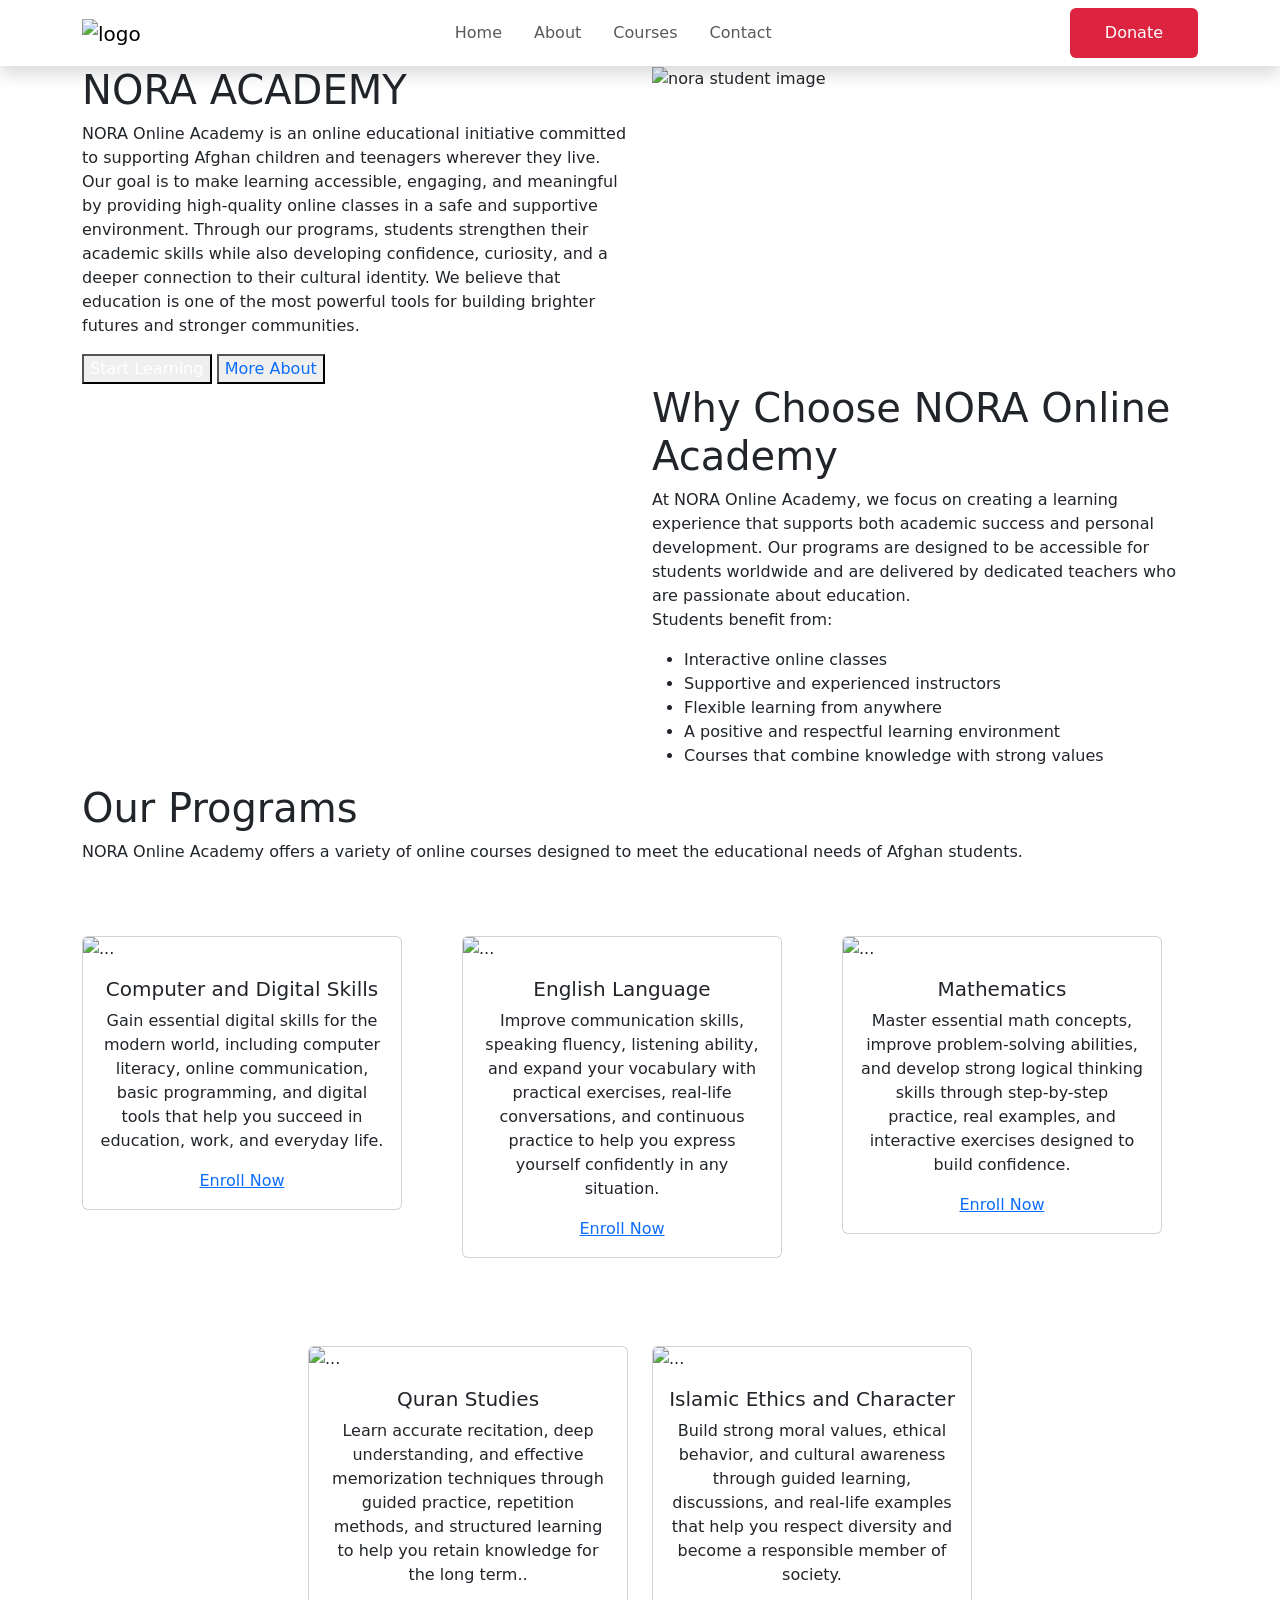
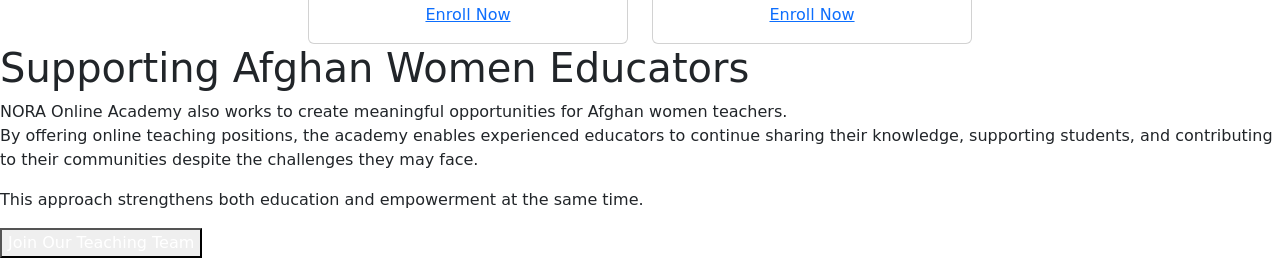
==== home/index.html @ 51ca998f "added the section5" ====
<!DOCTYPE html>
<html lang="en">

<head>
    <meta charset="UTF-8" />
    <meta name="viewport" content="width=device-width, initial-scale=1.0" />
    <title>NORA Online Academy</title>
    <link rel="icon" href="../image/Logo1.png" />
    <link rel="stylesheet" href="./style.css" />
    <link href="https://cdn.jsdelivr.net/npm/bootstrap@5.3.8/dist/css/bootstrap.min.css" rel="stylesheet" />
    <link rel="stylesheet" href="https://cdnjs.cloudflare.com/ajax/libs/font-awesome/7.0.1/css/all.min.css" />
</head>
 <header>
     <section>
         <nav class="navbar navbar-expand-lg bg-body-white shadow">
             <div class="container position-relative">
                 <a class="navbar-brand" href="#">
                     <img src="../image/Logo1.png" style="width: 90px" alt="logo" />
                 </a>
                 <button class="navbar-toggler" type="button" data-bs-toggle="collapse" data-bs-target="#navbarNav">
                     <span class="navbar-toggler-icon"></span>
                 </button>
                 <div class="collapse navbar-collapse justify-content-center" id="navbarNav">
                     <ul class="navbar-nav align-items-center gap-3">
                         <li class="nav-item">
                             <a class="nav-link" href="#">Home</a>
                         </li>
                         <li class="nav-item">
                             <a class="nav-link" href="#">About</a>
                         </li>
                         <li class="nav-item">
                             <a class="nav-link" href="#">Courses</a>
                         </li>
                         <li class="nav-item">
                             <a class="nav-link" href="#">Contact</a>
                         </li>
                     </ul>
                 </div>
                 <div class="d-none d-lg-block">
                     <a class="btn text-white" style="background:#dc233f; padding: 12px 34px;" href="#">
                         Donate
                     </a>
                 </div>

             </div>
             </nav>
             </section>
             <section class="section2">
                 <div class="container">
                     <div class="row">
                         <div class="col-12 col-md-12 col-lg-6 header">
                             <h1 class="textHeader">NORA ACADEMY</h1>
                             <p class="textPara">
                                 NORA Online Academy is an online educational initiative
                                 committed to supporting Afghan children and teenagers wherever
                                 they live. Our goal is to make learning accessible, engaging,
                                 and meaningful by providing high-quality online classes in a
                                 safe and supportive environment. Through our programs, students
                                 strengthen their academic skills while also developing
                                 confidence, curiosity, and a deeper connection to their cultural
                                 identity. We believe that education is one of the most powerful
                                 tools for building brighter futures and stronger communities.
                             </p>
                             <div>
                                 <button class="btn1 btn-f"> <a href="#course"
                                         style="text-decoration: none; color: white;">Start Learning</a></button>
                                 <button class="btn1 btn-s"> <a href="#about"
                                         style="text-decoration: none; , color: white;">More About</a></button>
                             </div>
                         </div>
                         <div class="col-12 col-md-12 col-lg-6">
                             <img src="../image/bg2.png" class="img text img-fluid" alt="nora student image" />
                         </div>
                     </div>
                 </div>
             </section>
</header>
       <section class="section3">
           <div class="container">
               <div class="row">
                   <div class="col-12 col-md-12 col-lg-6 img2">
                       <img src="../image/After_O_L_Courses_in_Sri_Lanka___The_Smartest_First_Step_to_Success_-removebg-preview.png"
                           class="Img1 text-center img-fluid" alt="">
                   </div>
                   <div class="col-12 col-md-12 col-lg-6 col2">
                       <h1>
                           Why Choose NORA Online Academy
                       </h1>
                       <p>
                           At NORA Online Academy, we focus on creating a learning experience that supports both
                           academic
                           success and personal development.
                           Our programs are designed to be accessible for students worldwide and are delivered by
                           dedicated
                           teachers who are passionate about education. <br>
                           Students benefit from:
                           <ul class="buttonDesign">
                               <li>
                                   Interactive online classes
                               </li>
                               <li>
                                   Supportive and experienced instructors
                               </li>
                               <li>
                                   Flexible learning from anywhere
                               </li>
                               <li>
                                   A positive and respectful learning environment
                               </li>
                               <li>
                                   Courses that combine knowledge with strong values
                               </li>
                           </ul>

                       </p>
                   </div>
               </div>
               </div>
               </section>
               <section class="section4">
                   <div class="container">
                       <h1 class="section4Header">
                           Our Programs
                       </h1>
                       <p class="section4Para">
                           NORA Online Academy offers a variety of online courses designed to meet the educational needs
                           of
                           Afghan students.
                       </p>
                       <div class="row mt-5 justify-content-center g-4">
                           <div class="col-12 col-md-12 col-lg-4 mb-3">
                               <div class="card" style="width: 20rem;">
                                   <img src="../image/hero.jpg" class="card-img-top" alt="...">
                                   <div class="card-body text-center">
                                       <h5 class="card-title">Computer and Digital Skills</h5>
                                       <p class="card-text">Gain essential digital skills for the modern world,
                                           including
                                           computer literacy, online communication, basic programming, and digital tools
                                           that
                                           help you succeed in education, work, and everyday life.</p>
                                       <a href="#computer" class="btn0">Enroll Now</a>
                                   </div>
                               </div>
                           </div>
                           <div class="col-12 col-md-12 col-lg-4 mb-3">
                               <div class="card" style="width: 20rem;">
                                   <img src="../image/hero1.jpg" class="card-img-top" alt="...">
                                   <div class="card-body text-center">
                                       <h5 class="card-title">English Language</h5>
                                       <p class="card-text">Improve communication skills, speaking fluency, listening
                                           ability, and expand your vocabulary with practical exercises, real-life
                                           conversations, and continuous practice to help you express yourself
                                           confidently in
                                           any situation.</p>
                                       <a href="#english" class="btn0">Enroll Now</a>
                                   </div>
                               </div>
                           </div>
                           <div class="col-12 col-md-12 col-lg-4 mb-3">
                               <div class="card" style="width: 20rem;">
                                   <img src="../image/math1.jpg" class="card-img-top h-15" alt="...">
                                   <div class="card-body text-center">
                                       <h5 class="card-title">Mathematics</h5>
                                       <p class="card-text">Master essential math concepts, improve problem-solving
                                           abilities,
                                           and develop strong logical thinking skills through step-by-step practice,
                                           real
                                           examples, and interactive exercises designed to build confidence.</p>
                                       <a href="#math" class="btn0">Enroll Now</a>
                                   </div>
                               </div>
                           </div>
                       </div>
                       <div class="row mt-5 justify-content-center g-4">
                           <div class="col-auto">
                               <div class="card" style="width: 20rem;">
                                   <img src="../image/quran1.jpg" class="card-img-top" alt="...">
                                   <div class="card-body text-center">
                                       <h5 class="card-title">Quran Studies</h5>
                                       <p class="card-text">Learn accurate recitation, deep understanding, and effective
                                           memorization techniques through guided practice, repetition methods, and
                                           structured
                                           learning to help you retain knowledge for the long term..</p>
                                       <a href="#quran" class="btn0">Enroll Now</a>
                                   </div>
                               </div>
                           </div>
                           <div class="col-auto">
                               <div class="card" style="width: 20rem;">
                                   <img src="../image/moral.jpg" class="card-img-top" alt="...">
                                   <div class="card-body text-center">
                                       <h5 class="card-title">Islamic Ethics and Character </h5>
                                       <p class="card-text">Build strong moral values, ethical behavior,
                                           and cultural
                                           awareness through guided learning, discussions, and real-life
                                           examples that help
                                           you respect diversity and become a responsible member of
                                           society.</p>
                                       <a href="#islamic" class="btn0">Enroll Now</a>
                                   </div>
                               </div>
                           </div>

                 </div>
                 </div>
                 </section>
                 <section class="section5">
                     <div class="section5Opacity"></div>
                     <div class="section5Body">
                         <h1 class="section5Header">
                             Supporting Afghan Women Educators
                         </h1>
                         <p class="section5Para">
                             NORA Online Academy also works to create meaningful opportunities for Afghan women
                             teachers.
                             <br>
                             By offering online teaching positions, the academy enables experienced educators to
                             continue
                             sharing
                             their
                             knowledge, supporting students, and contributing to their communities despite the
                             challenges
                             they
                             may face.

                         </p>
                         <p>
                             This approach strengthens both education and empowerment at the same time.
                         </p>
                         <button class="btn0"><a href="https://wa.me/93790794677"
                                 style="text-decoration: none; color: white;">Join Our Teaching Team</a></button>
                     </div>

                  </section>
<body>
    <script src="https://cdn.jsdelivr.net/npm/bootstrap@5.3.8/dist/js/bootstrap.bundle.min.js"
        integrity="sha384-FKyoEForCGlyvwx9Hj09JcYn3nv7wiPVlz7YYwJrWVcXK/BmnVDxM+D2scQbITxI" crossorigin="anonymous">
    </script>
</body>
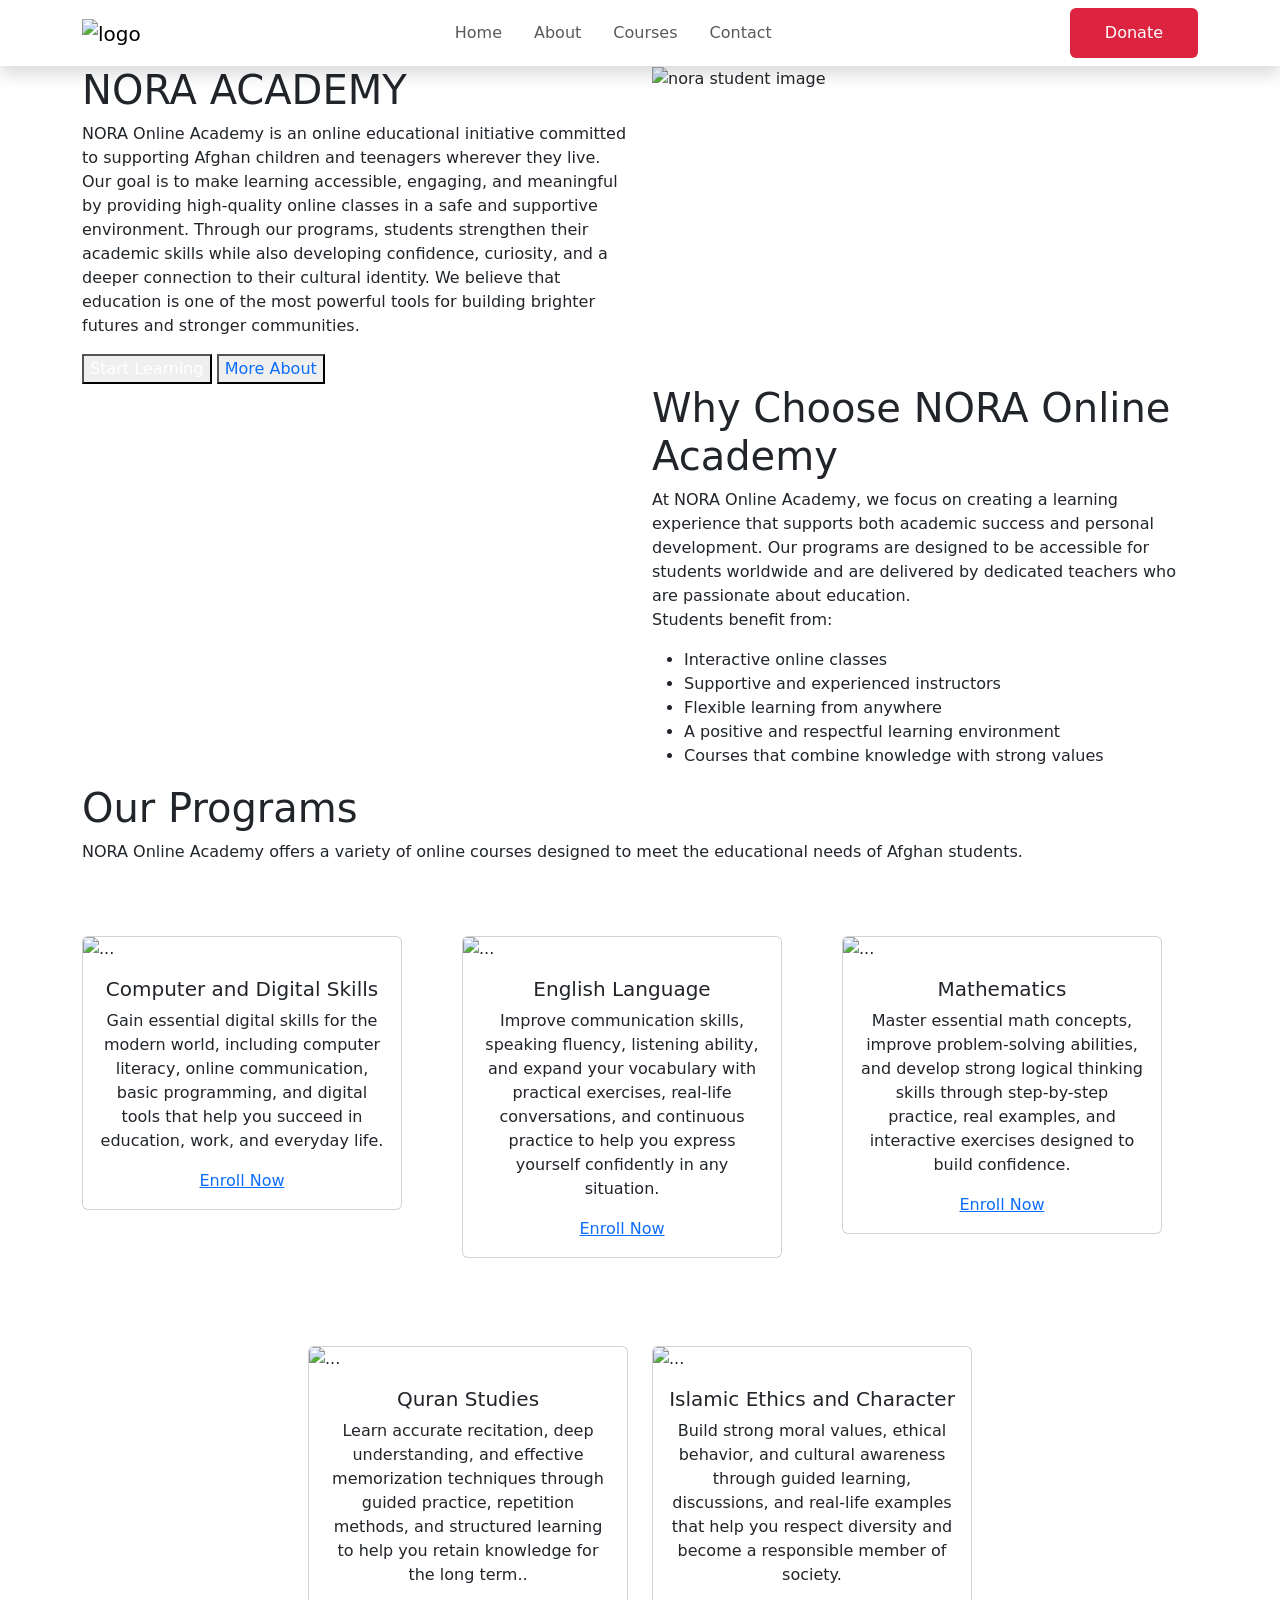
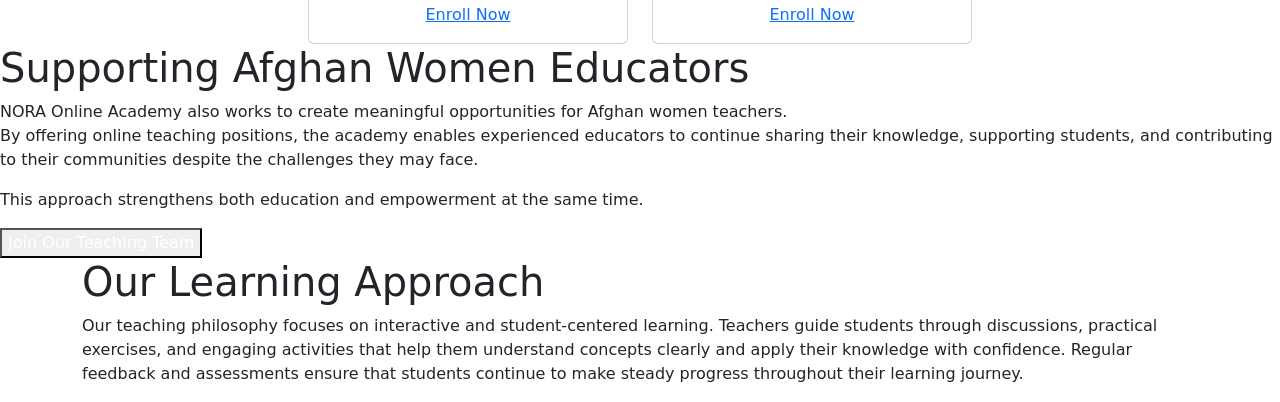
==== commit 8819b34b: "added the section6" ====
--- a/home/index.html
+++ b/home/index.html
@@ -232,6 +232,24 @@
                      </div>
 
                   </section>
+                  <section class="section6">
+                      <div class="container">
+                          <h1 class="headerSection6">
+                              Our Learning Approach
+                          </h1>
+                          <p class="paraSection6">
+                              Our teaching philosophy focuses on interactive and student-centered learning.
+                              Teachers guide students through discussions, practical exercises, and engaging activities
+                              that
+                              help
+                              them understand concepts clearly and apply their knowledge with confidence.
+                              Regular feedback and assessments ensure that students continue to make steady progress
+                              throughout
+                              their learning journey.
+
+                          </p>
+                      </div>
+                   </section>
 <body>
     <script src="https://cdn.jsdelivr.net/npm/bootstrap@5.3.8/dist/js/bootstrap.bundle.min.js"
         integrity="sha384-FKyoEForCGlyvwx9Hj09JcYn3nv7wiPVlz7YYwJrWVcXK/BmnVDxM+D2scQbITxI" crossorigin="anonymous">
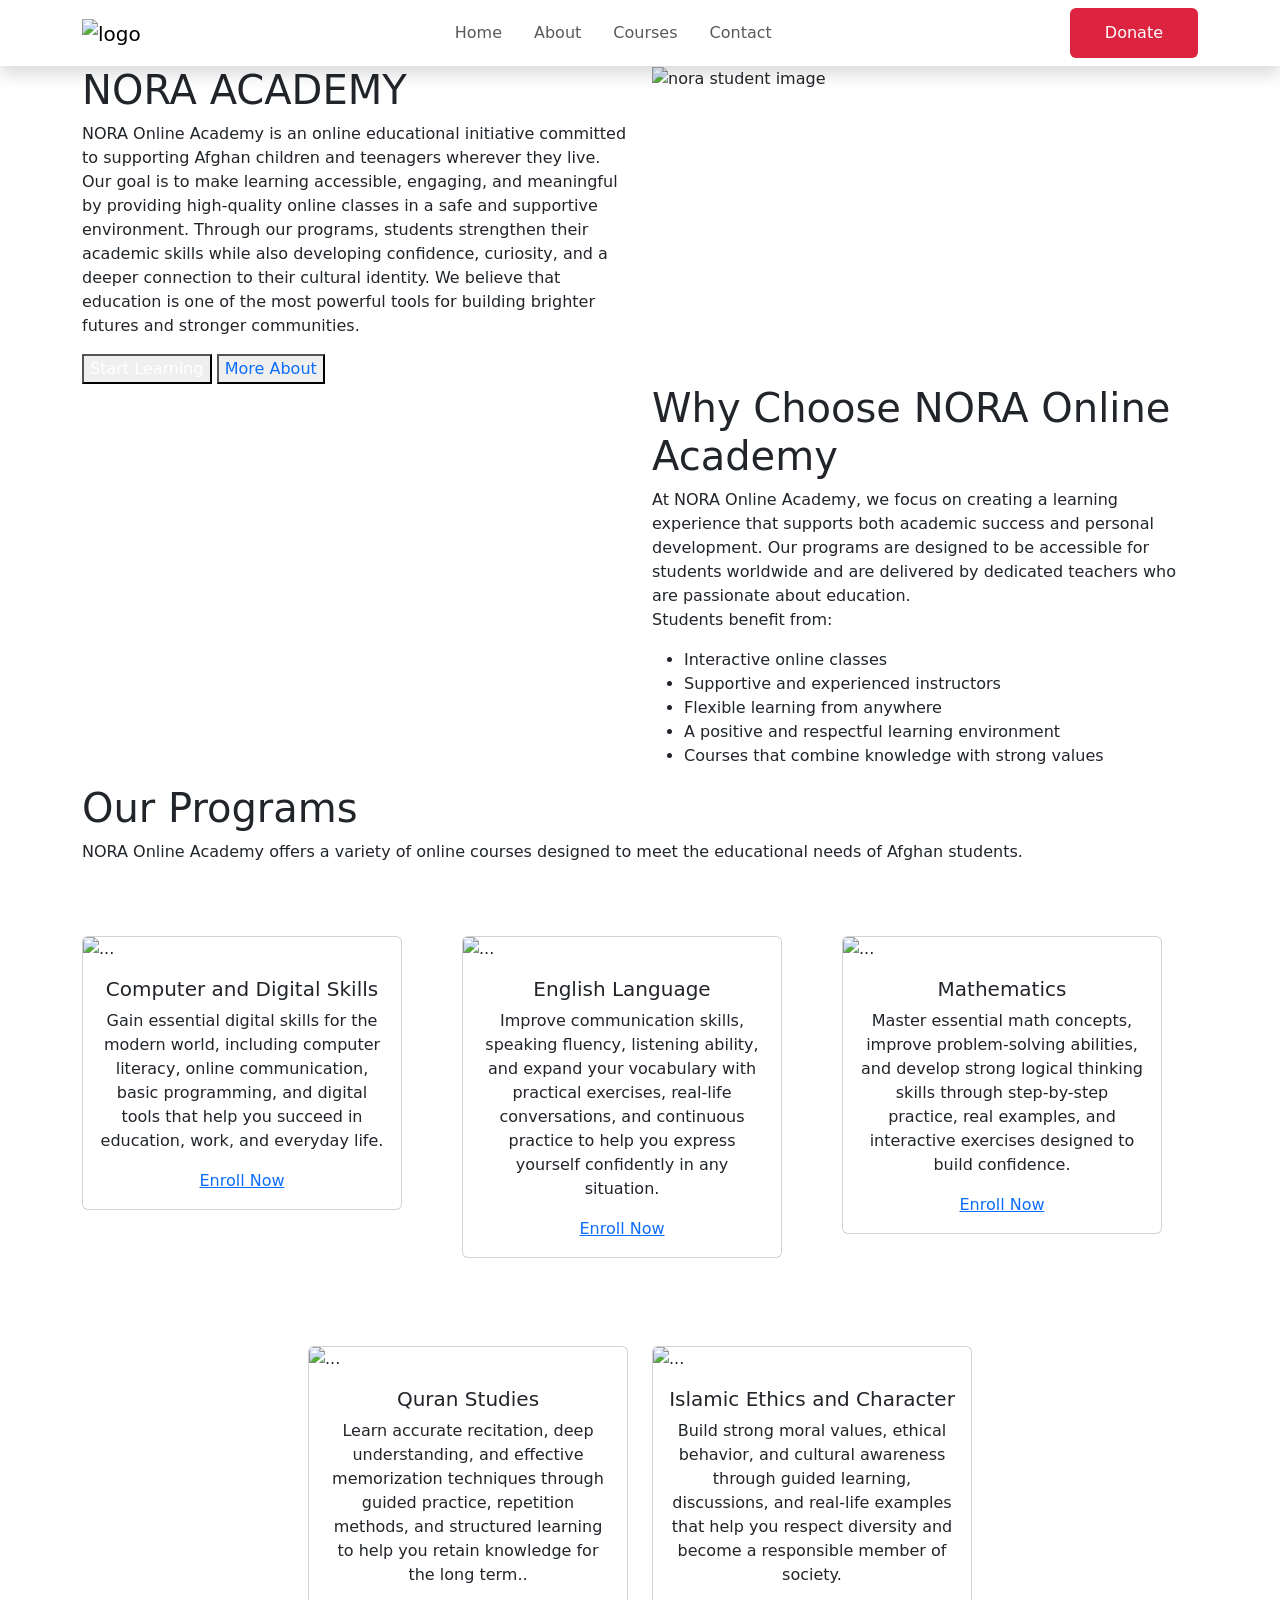
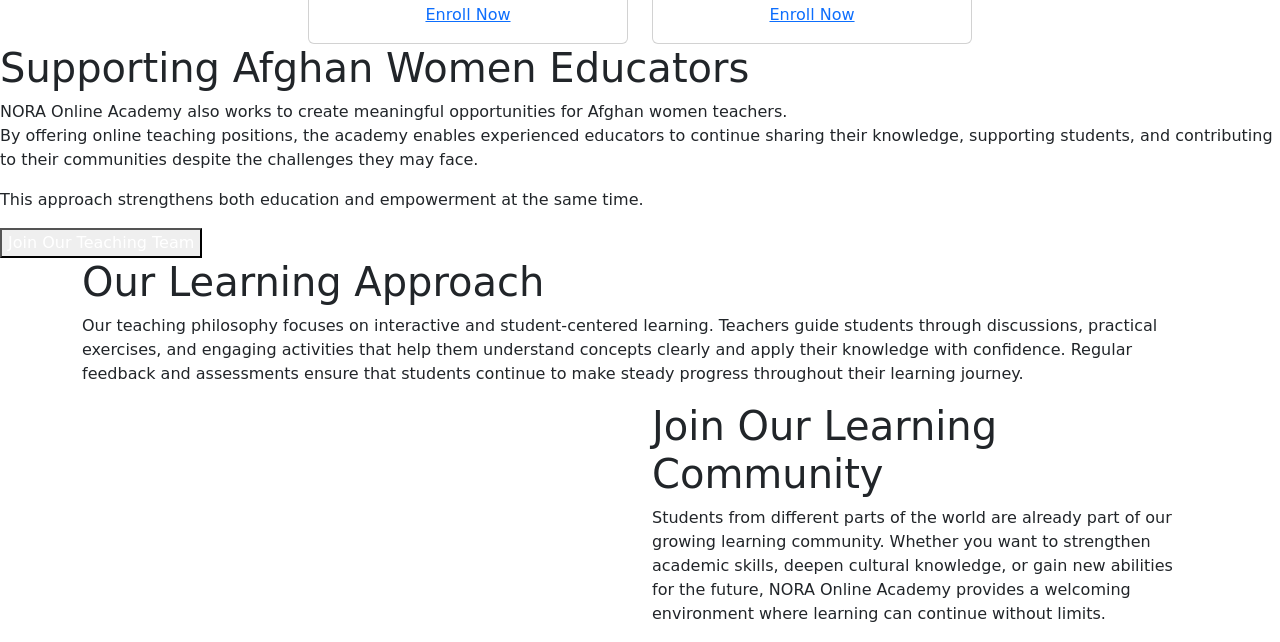
==== commit a8d88eef: "added the section6" ====
--- a/home/index.html
+++ b/home/index.html
@@ -250,6 +250,32 @@
                           </p>
                       </div>
                    </section>
+                     <section class="section7">
+                         <div class="container">
+                             <div class="row">
+                                 <div class="col-md-6 imagePart">
+                                     <img src="../image/download.png" alt="" class="img-fluid customImg">
+                                 </div>
+                                 <div class="col-md-6 col3">
+                                     <h1 class="col3Header">
+                                         Join Our Learning Community
+                                     </h1>
+                                     <p class="col3Para">
+                                         Students from different parts of the world are already part of our growing
+                                         learning
+                                         community.
+                                         Whether you want to strengthen academic skills, deepen cultural knowledge, or
+                                         gain
+                                         new
+                                         abilities for the future, NORA Online Academy provides a welcoming environment
+                                         where
+                                         learning can continue without limits.
+
+                                     </p>
+                                 </div>
+                             </div>
+                         </div>
+                     </section>
 <body>
     <script src="https://cdn.jsdelivr.net/npm/bootstrap@5.3.8/dist/js/bootstrap.bundle.min.js"
         integrity="sha384-FKyoEForCGlyvwx9Hj09JcYn3nv7wiPVlz7YYwJrWVcXK/BmnVDxM+D2scQbITxI" crossorigin="anonymous">
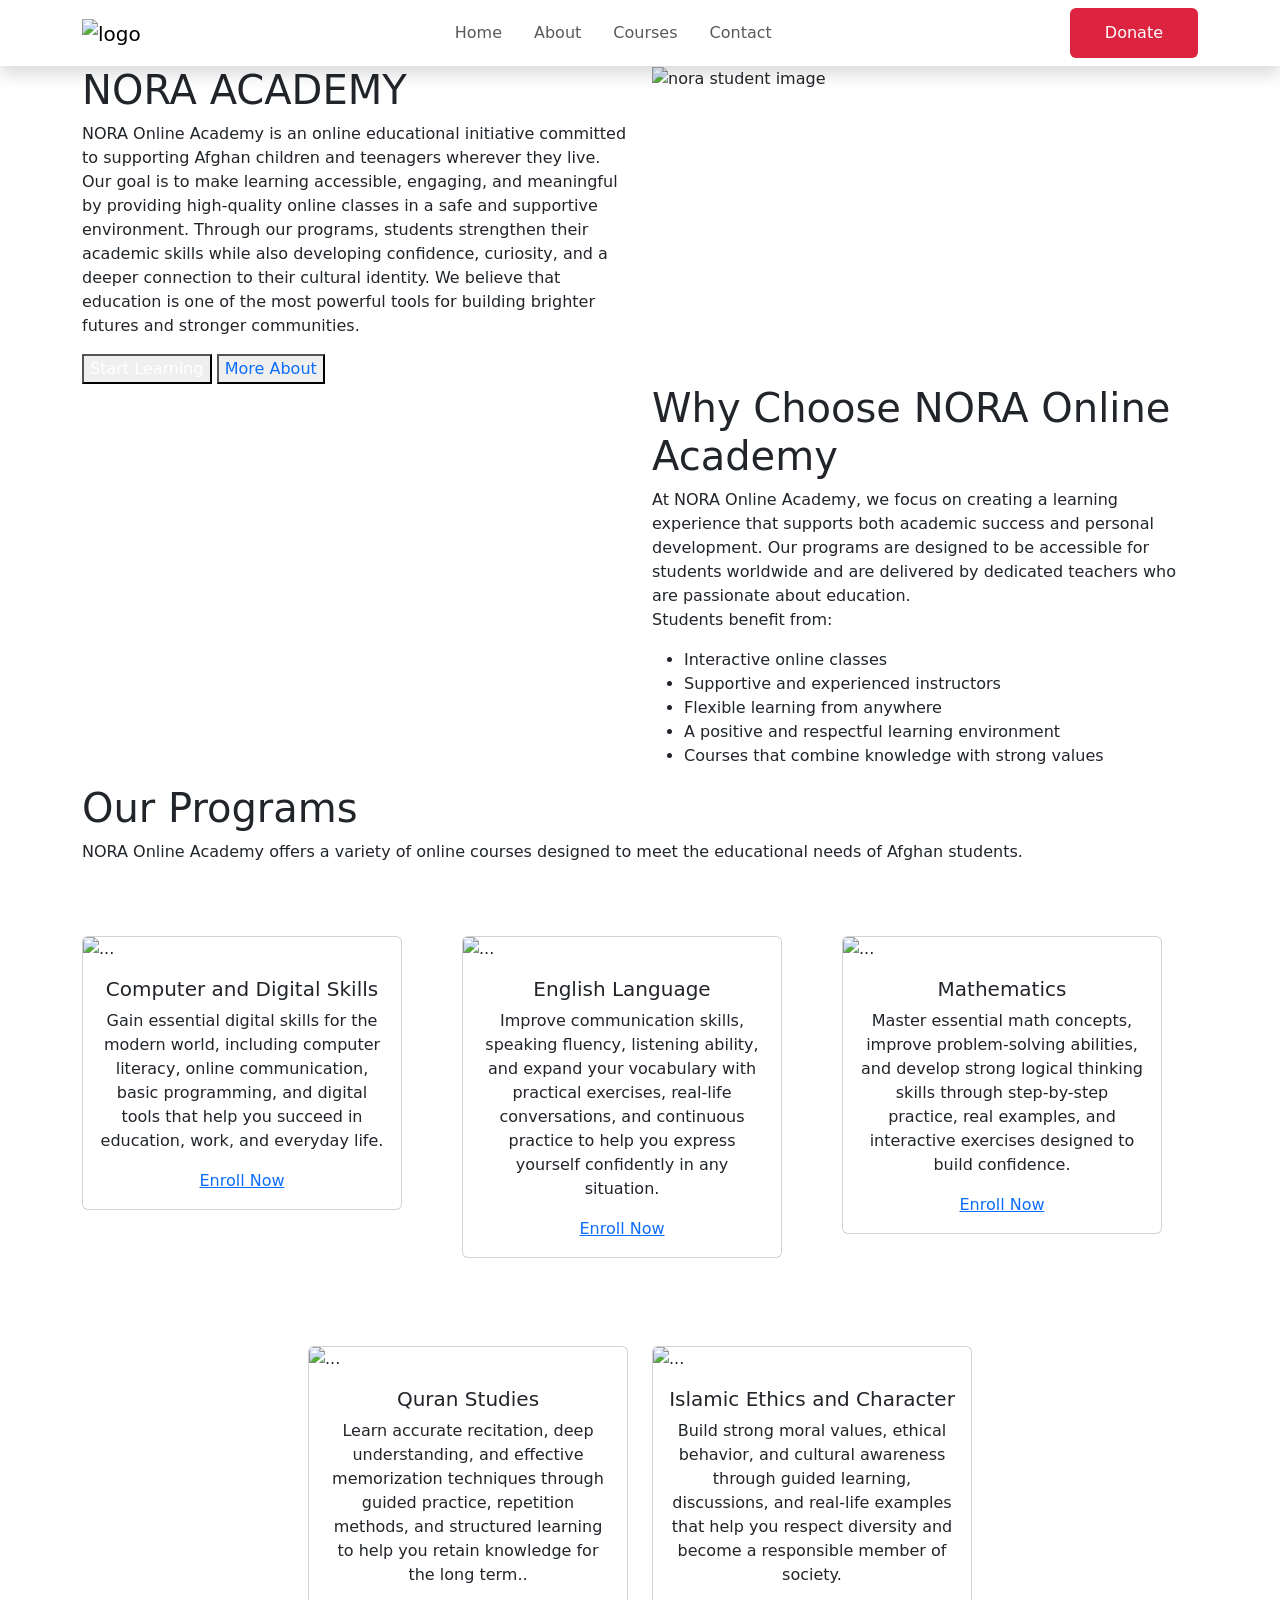
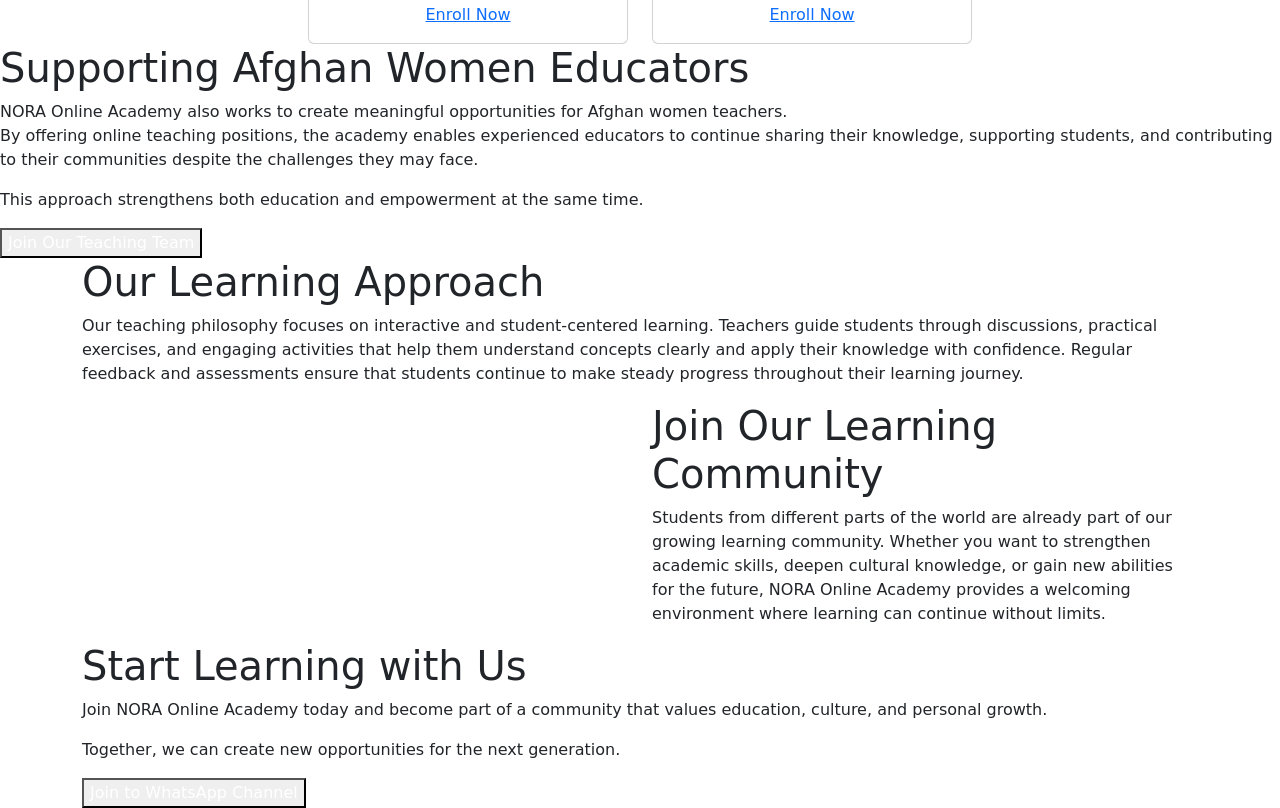
==== commit 6a26ae79: "added the section7" ====
--- a/home/index.html
+++ b/home/index.html
@@ -276,6 +276,34 @@
                              </div>
                          </div>
                      </section>
+                       <section class="section8">
+                           <div class="container">
+                               <div class="row">
+                                   <div class="col col4">
+                                       <h1 class="col4Header">
+                                           Start Learning with Us
+                                       </h1>
+                                       <p class="col4para">
+                                           Join NORA Online Academy today and become part of a community that values
+                                           education,
+                                           culture, and personal growth.
+                                       </p>
+                                       <p>
+                                           Together, we can create new opportunities for the next generation.
+                                       </p>
+                                       <button class="btn-first">
+                                           <a href="https://whatsapp.com/channel/0029VbCzOLPI1rco7uZnQQ1t"
+                                               target="blank" style="text-decoration: none; color: white;"> </style>
+                                               Join to
+                                               WhatsApp
+                                               Channel</a>
+
+                                       </button>
+                                   </div>
+                                   <div>
+                                   </div>
+                               </div>
+                       </section>
 <body>
     <script src="https://cdn.jsdelivr.net/npm/bootstrap@5.3.8/dist/js/bootstrap.bundle.min.js"
         integrity="sha384-FKyoEForCGlyvwx9Hj09JcYn3nv7wiPVlz7YYwJrWVcXK/BmnVDxM+D2scQbITxI" crossorigin="anonymous">
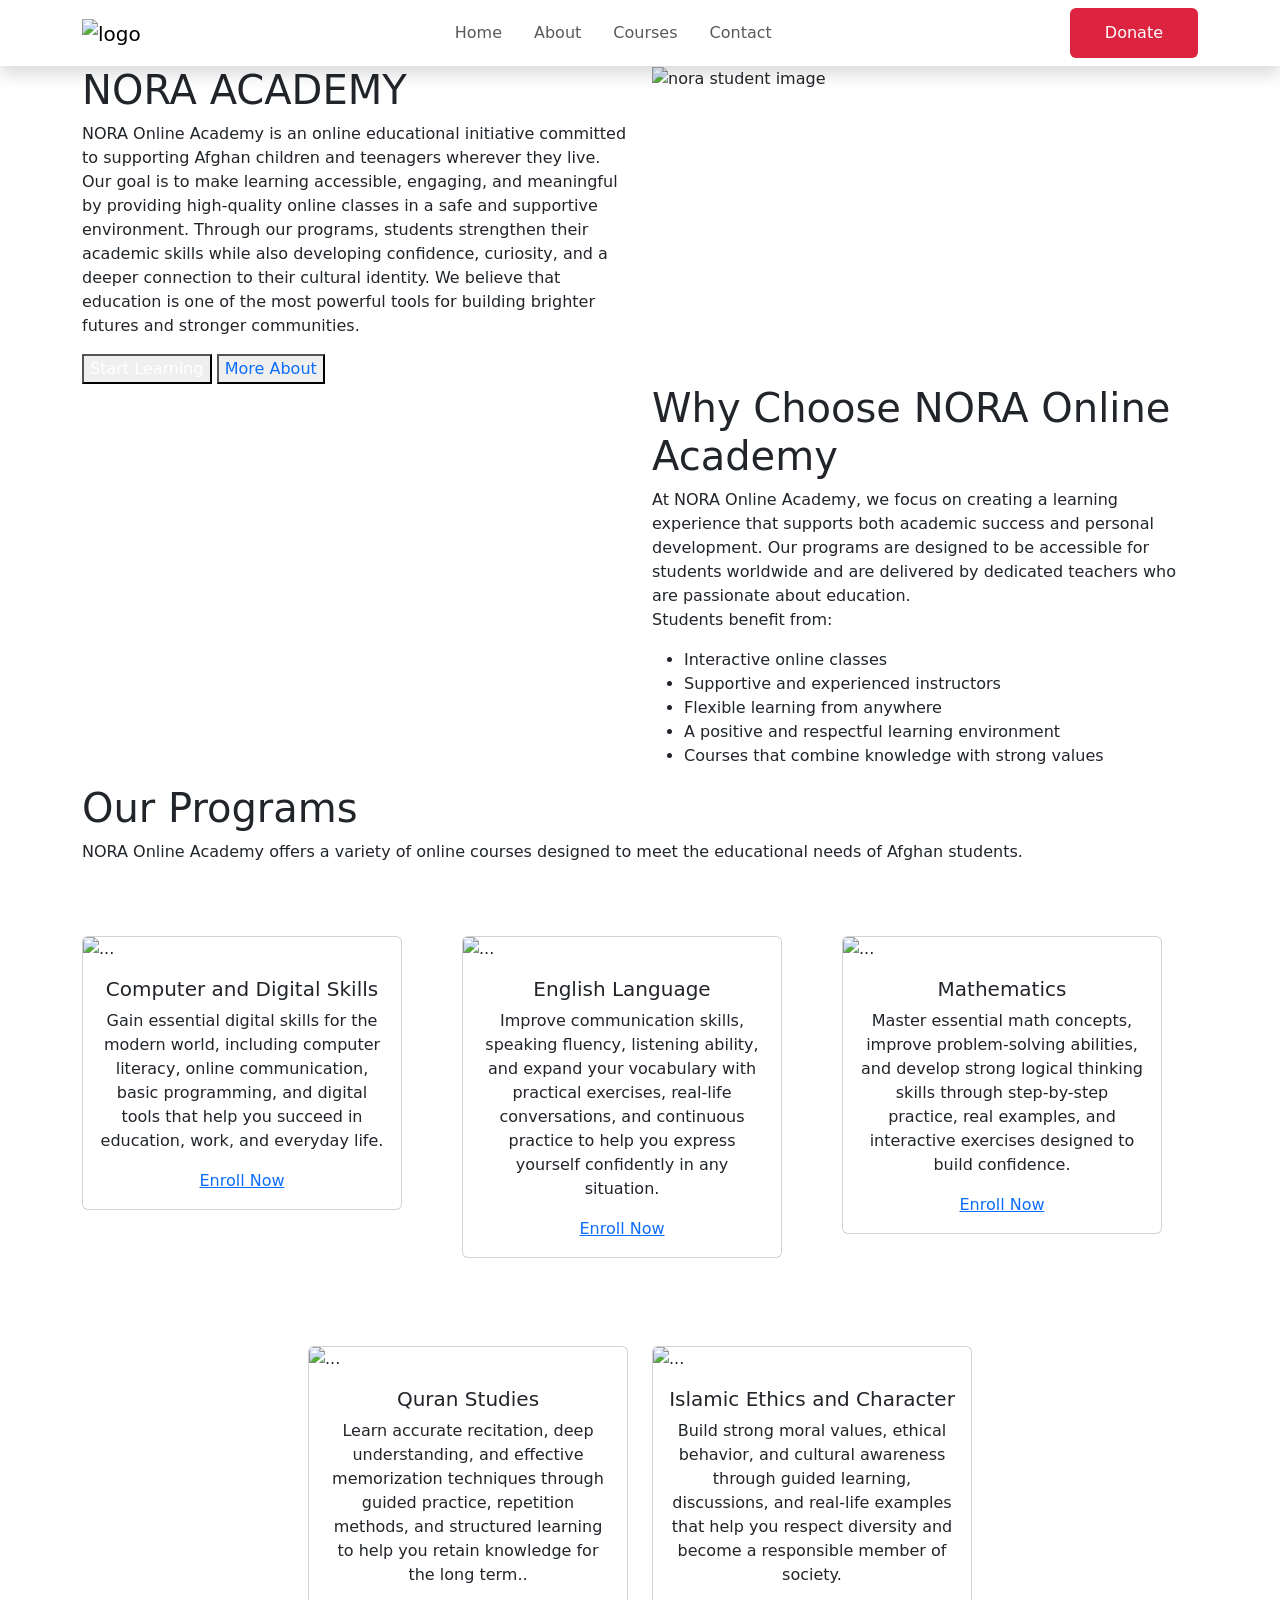
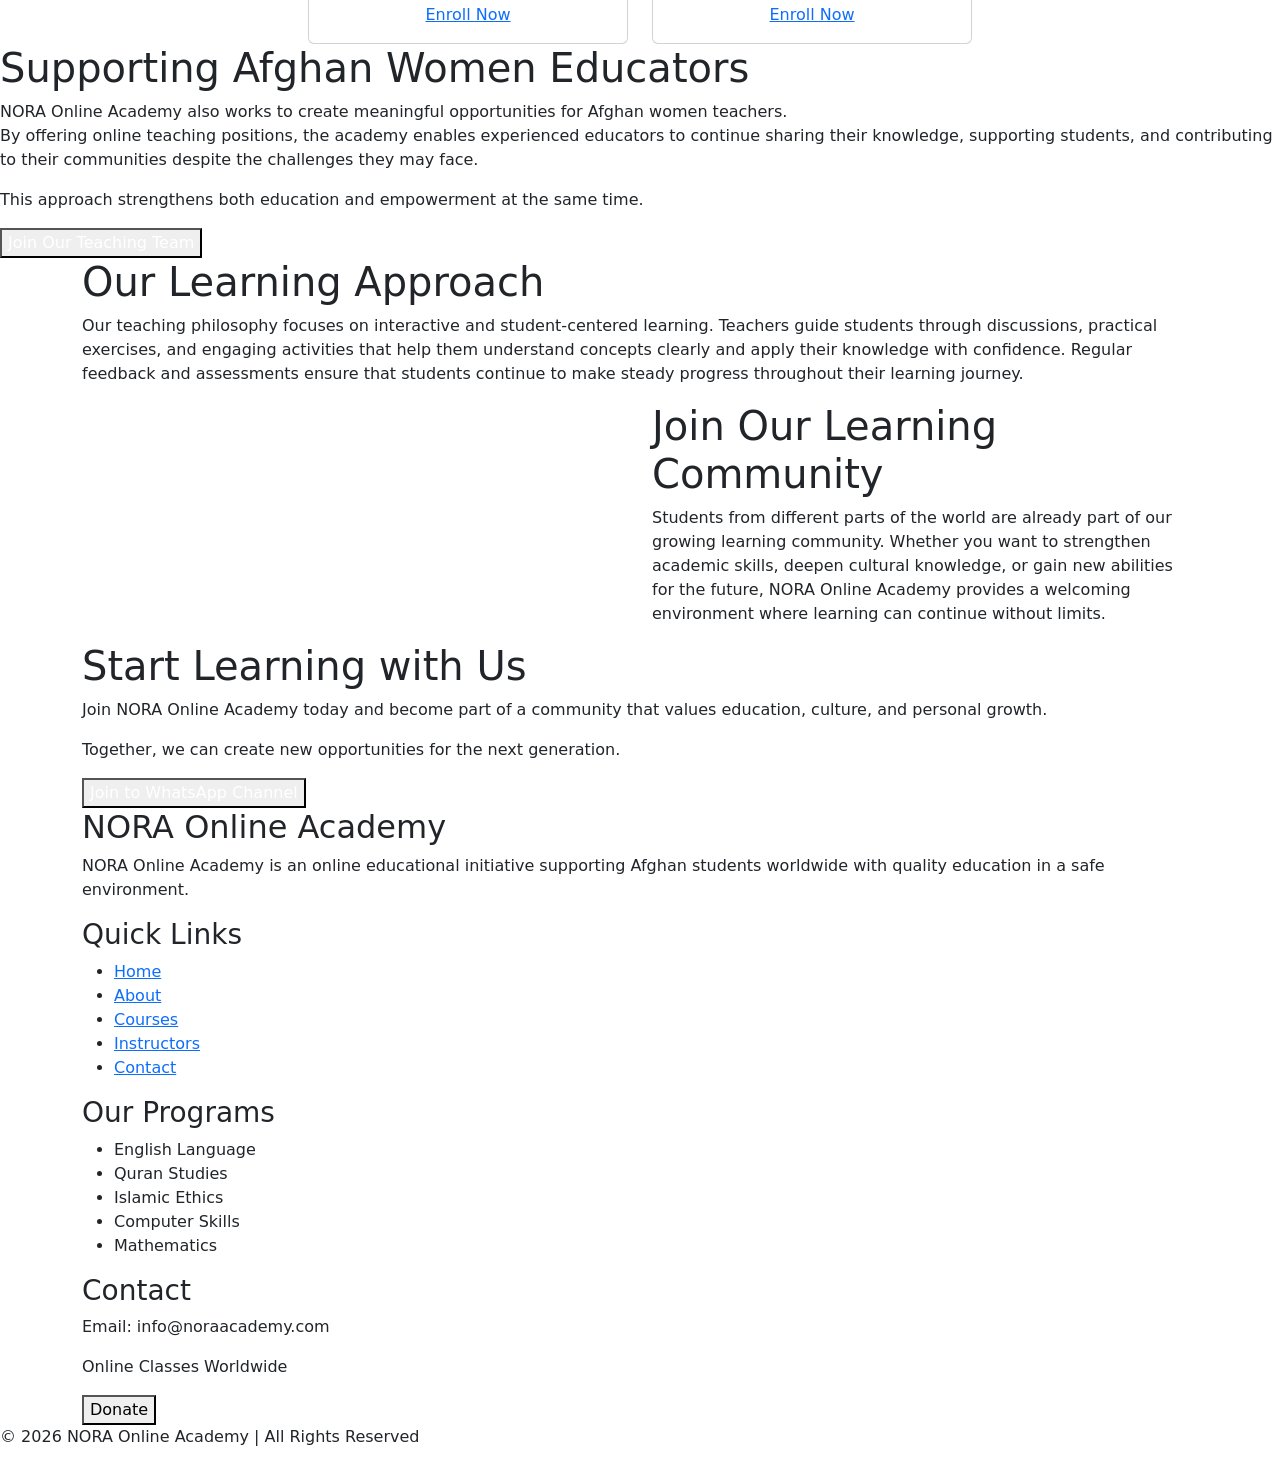
==== commit 8a613c09: "added the footer" ====
--- a/home/index.html
+++ b/home/index.html
@@ -304,6 +304,60 @@
                                    </div>
                                </div>
                        </section>
+                         <footer class="footer">
+                             <section class="section9">
+                                 <div class="container">
+                                     <!-- اینجا درست است -->
+                                     <div class="footerContainer">
+
+                                         <div class="footerBox">
+                                             <h2>NORA Online Academy</h2>
+                                             <p>
+                                                 NORA Online Academy is an online educational initiative supporting
+                                                 Afghan students
+                                                 worldwide
+                                                 with
+                                                 quality education in a safe environment.
+                                             </p>
+                                         </div>
+
+                                         <div class="footerBox">
+                                             <h3>Quick Links</h3>
+                                             <ul>
+                                                 <li><a href="#">Home</a></li>
+                                                 <li><a href="#">About</a></li>
+                                                 <li><a href="#">Courses</a></li>
+                                                 <li><a href="#">Instructors</a></li>
+                                                 <li><a href="#">Contact</a></li>
+                                             </ul>
+                                         </div>
+
+                                         <div class="footerBox">
+                                             <h3>Our Programs</h3>
+                                             <ul>
+                                                 <li>English Language</li>
+                                                 <li>Quran Studies</li>
+                                                 <li>Islamic Ethics</li>
+                                                 <li>Computer Skills</li>
+                                                 <li>Mathematics</li>
+                                             </ul>
+                                         </div>
+
+                                         <div class="footerBox">
+                                             <h3>Contact</h3>
+                                             <p>Email: info@noraacademy.com</p>
+                                             <p>Online Classes Worldwide</p>
+                                             <button class="donateBtn">Donate</button>
+                                         </div>
+
+                                     </div>
+                                 </div>
+                             </section>
+
+                             <div class="footerBottom">
+                                 <p>© 2026 NORA Online Academy | All Rights Reserved</p>
+                             </div>
+                         </footer>
 <body>
     <script src="https://cdn.jsdelivr.net/npm/bootstrap@5.3.8/dist/js/bootstrap.bundle.min.js"
         integrity="sha384-FKyoEForCGlyvwx9Hj09JcYn3nv7wiPVlz7YYwJrWVcXK/BmnVDxM+D2scQbITxI" crossorigin="anonymous">
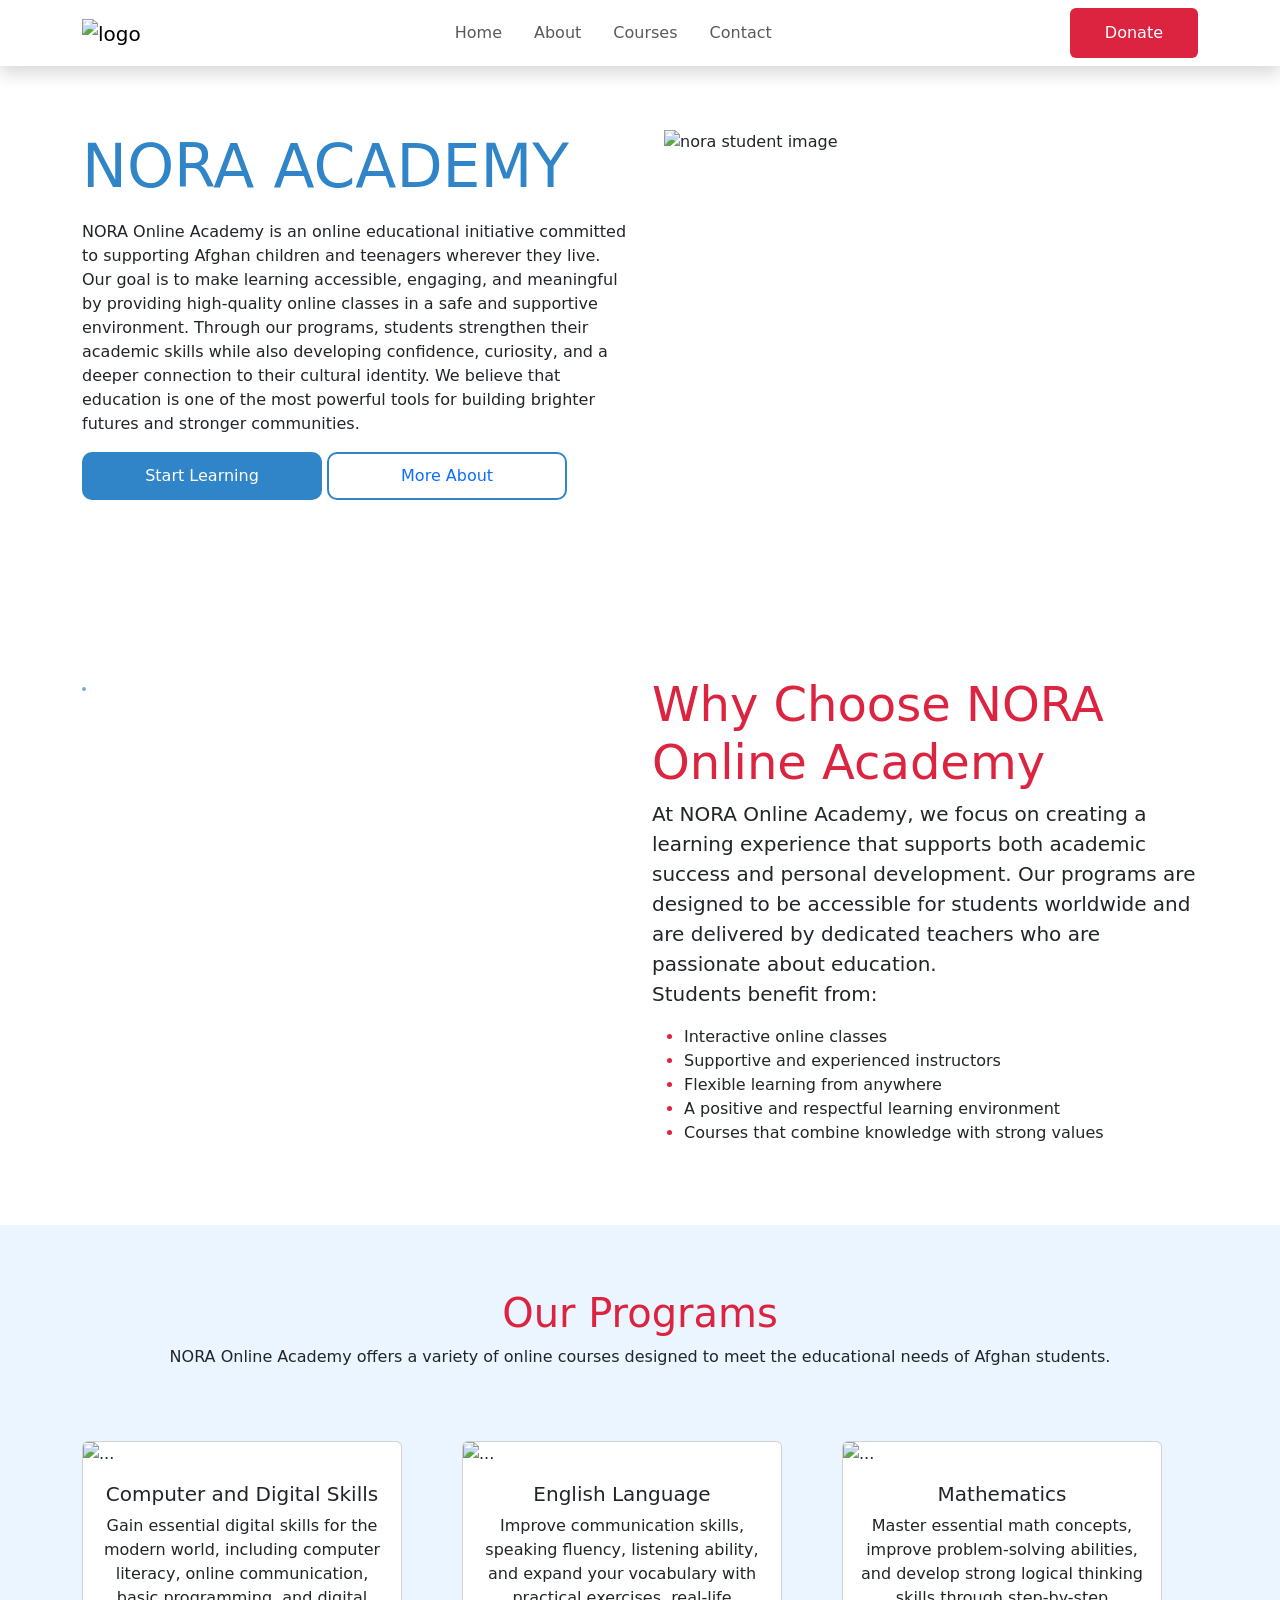
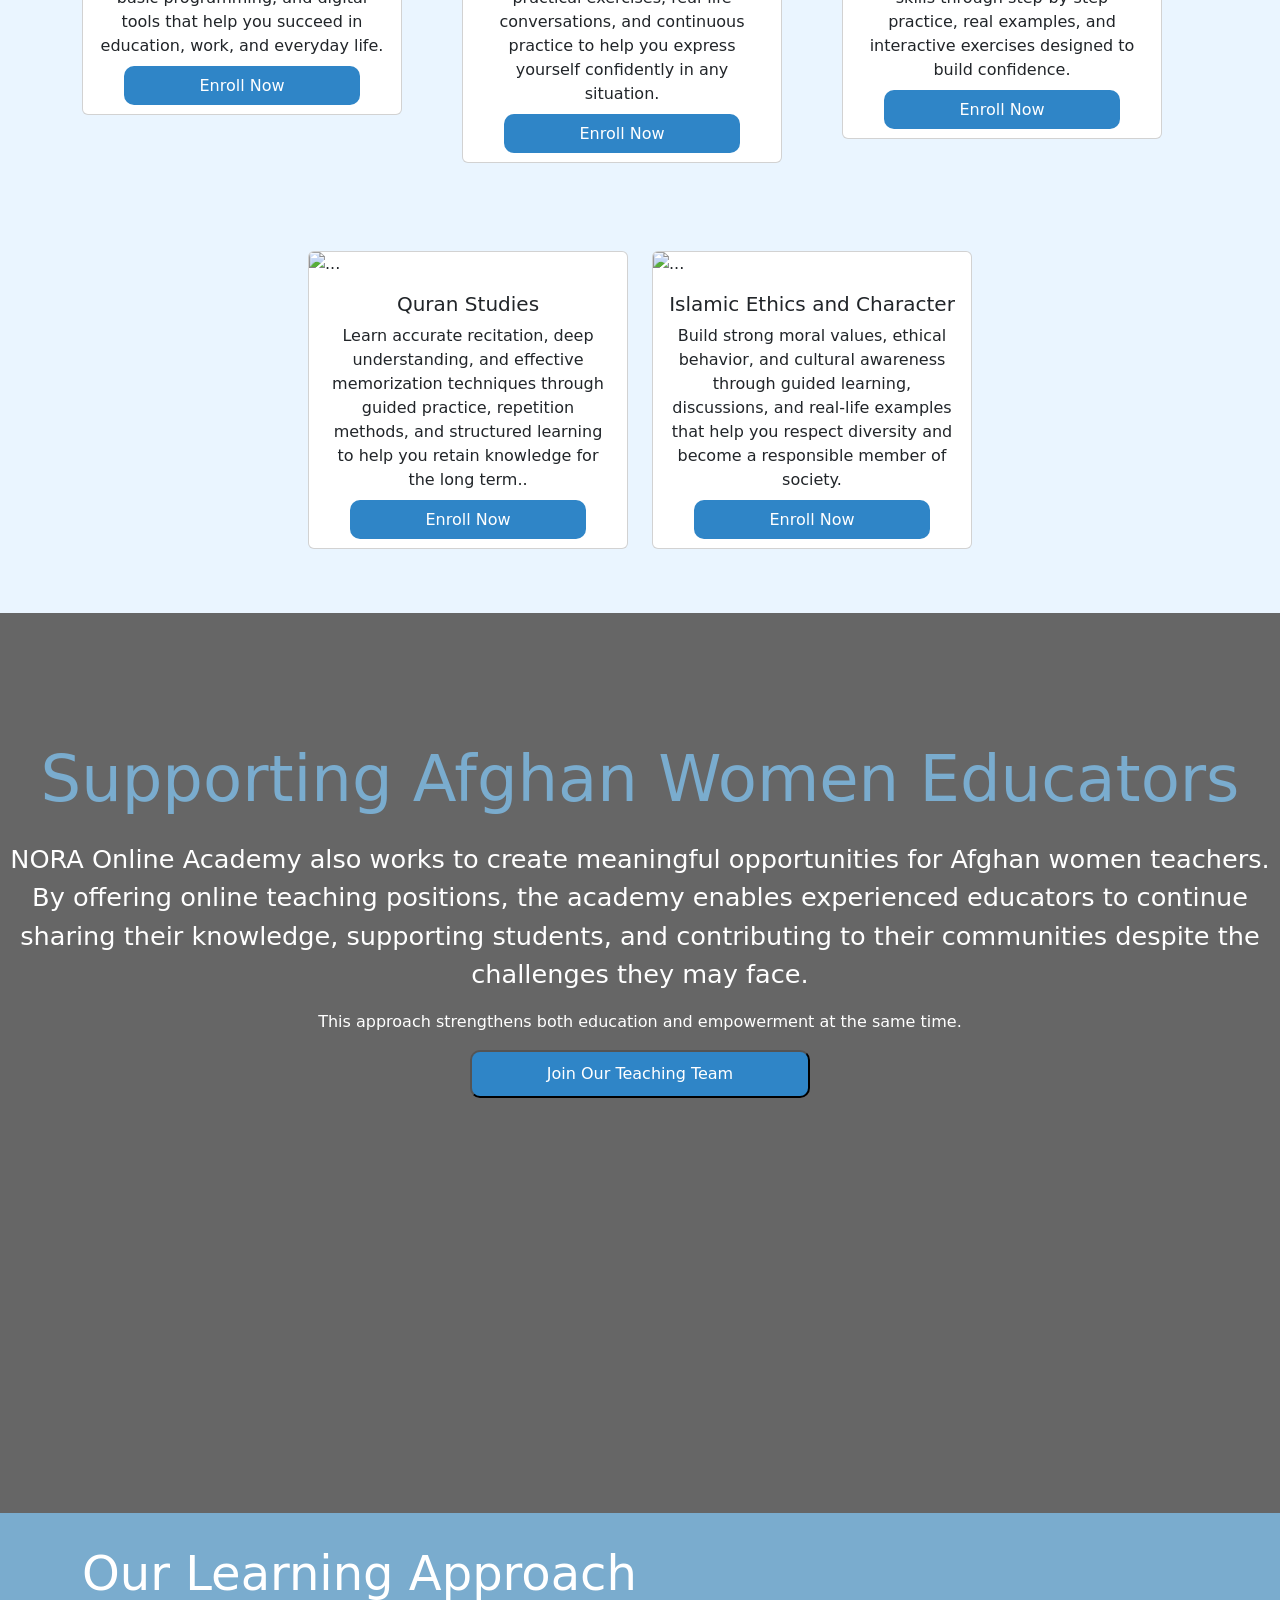
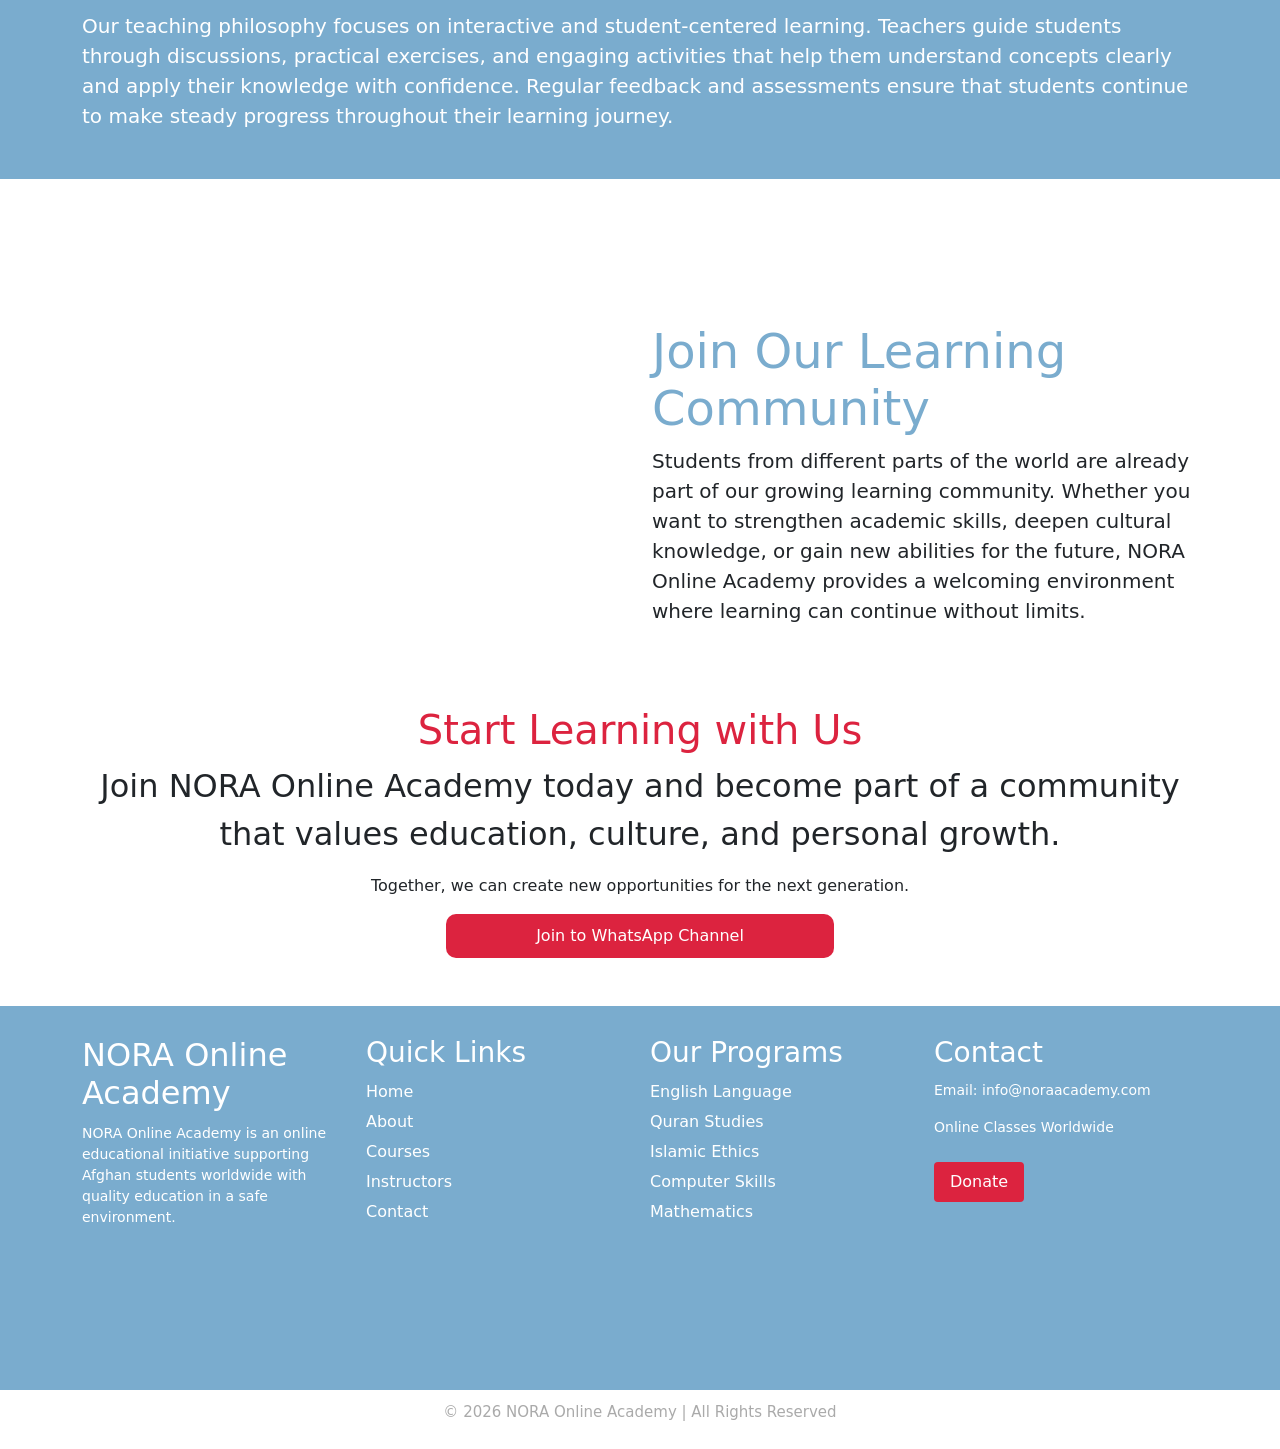
==== commit dc19d9ea: "added the style" ====
--- a/home/index.html
+++ b/home/index.html
@@ -10,356 +10,366 @@
     <link href="https://cdn.jsdelivr.net/npm/bootstrap@5.3.8/dist/css/bootstrap.min.css" rel="stylesheet" />
     <link rel="stylesheet" href="https://cdnjs.cloudflare.com/ajax/libs/font-awesome/7.0.1/css/all.min.css" />
 </head>
- <header>
-     <section>
-         <nav class="navbar navbar-expand-lg bg-body-white shadow">
-             <div class="container position-relative">
-                 <a class="navbar-brand" href="#">
-                     <img src="../image/Logo1.png" style="width: 90px" alt="logo" />
-                 </a>
-                 <button class="navbar-toggler" type="button" data-bs-toggle="collapse" data-bs-target="#navbarNav">
-                     <span class="navbar-toggler-icon"></span>
-                 </button>
-                 <div class="collapse navbar-collapse justify-content-center" id="navbarNav">
-                     <ul class="navbar-nav align-items-center gap-3">
-                         <li class="nav-item">
-                             <a class="nav-link" href="#">Home</a>
-                         </li>
-                         <li class="nav-item">
-                             <a class="nav-link" href="#">About</a>
-                         </li>
-                         <li class="nav-item">
-                             <a class="nav-link" href="#">Courses</a>
-                         </li>
-                         <li class="nav-item">
-                             <a class="nav-link" href="#">Contact</a>
-                         </li>
-                     </ul>
-                 </div>
-                 <div class="d-none d-lg-block">
-                     <a class="btn text-white" style="background:#dc233f; padding: 12px 34px;" href="#">
-                         Donate
-                     </a>
-                 </div>
-
-             </div>
-             </nav>
-             </section>
-             <section class="section2">
-                 <div class="container">
-                     <div class="row">
-                         <div class="col-12 col-md-12 col-lg-6 header">
-                             <h1 class="textHeader">NORA ACADEMY</h1>
-                             <p class="textPara">
-                                 NORA Online Academy is an online educational initiative
-                                 committed to supporting Afghan children and teenagers wherever
-                                 they live. Our goal is to make learning accessible, engaging,
-                                 and meaningful by providing high-quality online classes in a
-                                 safe and supportive environment. Through our programs, students
-                                 strengthen their academic skills while also developing
-                                 confidence, curiosity, and a deeper connection to their cultural
-                                 identity. We believe that education is one of the most powerful
-                                 tools for building brighter futures and stronger communities.
-                             </p>
-                             <div>
-                                 <button class="btn1 btn-f"> <a href="#course"
-                                         style="text-decoration: none; color: white;">Start Learning</a></button>
-                                 <button class="btn1 btn-s"> <a href="#about"
-                                         style="text-decoration: none; , color: white;">More About</a></button>
-                             </div>
-                         </div>
-                         <div class="col-12 col-md-12 col-lg-6">
-                             <img src="../image/bg2.png" class="img text img-fluid" alt="nora student image" />
-                         </div>
-                     </div>
-                 </div>
-             </section>
-</header>
-       <section class="section3">
-           <div class="container">
-               <div class="row">
-                   <div class="col-12 col-md-12 col-lg-6 img2">
-                       <img src="../image/After_O_L_Courses_in_Sri_Lanka___The_Smartest_First_Step_to_Success_-removebg-preview.png"
-                           class="Img1 text-center img-fluid" alt="">
-                   </div>
-                   <div class="col-12 col-md-12 col-lg-6 col2">
-                       <h1>
-                           Why Choose NORA Online Academy
-                       </h1>
-                       <p>
-                           At NORA Online Academy, we focus on creating a learning experience that supports both
-                           academic
-                           success and personal development.
-                           Our programs are designed to be accessible for students worldwide and are delivered by
-                           dedicated
-                           teachers who are passionate about education. <br>
-                           Students benefit from:
-                           <ul class="buttonDesign">
-                               <li>
-                                   Interactive online classes
-                               </li>
-                               <li>
-                                   Supportive and experienced instructors
-                               </li>
-                               <li>
-                                   Flexible learning from anywhere
-                               </li>
-                               <li>
-                                   A positive and respectful learning environment
-                               </li>
-                               <li>
-                                   Courses that combine knowledge with strong values
-                               </li>
-                           </ul>
-
-                       </p>
-                   </div>
-               </div>
-               </div>
-               </section>
-               <section class="section4">
-                   <div class="container">
-                       <h1 class="section4Header">
-                           Our Programs
-                       </h1>
-                       <p class="section4Para">
-                           NORA Online Academy offers a variety of online courses designed to meet the educational needs
-                           of
-                           Afghan students.
-                       </p>
-                       <div class="row mt-5 justify-content-center g-4">
-                           <div class="col-12 col-md-12 col-lg-4 mb-3">
-                               <div class="card" style="width: 20rem;">
-                                   <img src="../image/hero.jpg" class="card-img-top" alt="...">
-                                   <div class="card-body text-center">
-                                       <h5 class="card-title">Computer and Digital Skills</h5>
-                                       <p class="card-text">Gain essential digital skills for the modern world,
-                                           including
-                                           computer literacy, online communication, basic programming, and digital tools
-                                           that
-                                           help you succeed in education, work, and everyday life.</p>
-                                       <a href="#computer" class="btn0">Enroll Now</a>
-                                   </div>
-                               </div>
-                           </div>
-                           <div class="col-12 col-md-12 col-lg-4 mb-3">
-                               <div class="card" style="width: 20rem;">
-                                   <img src="../image/hero1.jpg" class="card-img-top" alt="...">
-                                   <div class="card-body text-center">
-                                       <h5 class="card-title">English Language</h5>
-                                       <p class="card-text">Improve communication skills, speaking fluency, listening
-                                           ability, and expand your vocabulary with practical exercises, real-life
-                                           conversations, and continuous practice to help you express yourself
-                                           confidently in
-                                           any situation.</p>
-                                       <a href="#english" class="btn0">Enroll Now</a>
-                                   </div>
-                               </div>
-                           </div>
-                           <div class="col-12 col-md-12 col-lg-4 mb-3">
-                               <div class="card" style="width: 20rem;">
-                                   <img src="../image/math1.jpg" class="card-img-top h-15" alt="...">
-                                   <div class="card-body text-center">
-                                       <h5 class="card-title">Mathematics</h5>
-                                       <p class="card-text">Master essential math concepts, improve problem-solving
-                                           abilities,
-                                           and develop strong logical thinking skills through step-by-step practice,
-                                           real
-                                           examples, and interactive exercises designed to build confidence.</p>
-                                       <a href="#math" class="btn0">Enroll Now</a>
-                                   </div>
-                               </div>
-                           </div>
-                       </div>
-                       <div class="row mt-5 justify-content-center g-4">
-                           <div class="col-auto">
-                               <div class="card" style="width: 20rem;">
-                                   <img src="../image/quran1.jpg" class="card-img-top" alt="...">
-                                   <div class="card-body text-center">
-                                       <h5 class="card-title">Quran Studies</h5>
-                                       <p class="card-text">Learn accurate recitation, deep understanding, and effective
-                                           memorization techniques through guided practice, repetition methods, and
-                                           structured
-                                           learning to help you retain knowledge for the long term..</p>
-                                       <a href="#quran" class="btn0">Enroll Now</a>
-                                   </div>
-                               </div>
-                           </div>
-                           <div class="col-auto">
-                               <div class="card" style="width: 20rem;">
-                                   <img src="../image/moral.jpg" class="card-img-top" alt="...">
-                                   <div class="card-body text-center">
-                                       <h5 class="card-title">Islamic Ethics and Character </h5>
-                                       <p class="card-text">Build strong moral values, ethical behavior,
-                                           and cultural
-                                           awareness through guided learning, discussions, and real-life
-                                           examples that help
-                                           you respect diversity and become a responsible member of
-                                           society.</p>
-                                       <a href="#islamic" class="btn0">Enroll Now</a>
-                                   </div>
-                               </div>
-                           </div>
-
-                 </div>
-                 </div>
-                 </section>
-                 <section class="section5">
-                     <div class="section5Opacity"></div>
-                     <div class="section5Body">
-                         <h1 class="section5Header">
-                             Supporting Afghan Women Educators
-                         </h1>
-                         <p class="section5Para">
-                             NORA Online Academy also works to create meaningful opportunities for Afghan women
-                             teachers.
-                             <br>
-                             By offering online teaching positions, the academy enables experienced educators to
-                             continue
-                             sharing
-                             their
-                             knowledge, supporting students, and contributing to their communities despite the
-                             challenges
-                             they
-                             may face.
-
-                         </p>
-                         <p>
-                             This approach strengthens both education and empowerment at the same time.
-                         </p>
-                         <button class="btn0"><a href="https://wa.me/93790794677"
-                                 style="text-decoration: none; color: white;">Join Our Teaching Team</a></button>
-                     </div>
-
-                  </section>
-                  <section class="section6">
-                      <div class="container">
-                          <h1 class="headerSection6">
-                              Our Learning Approach
-                          </h1>
-                          <p class="paraSection6">
-                              Our teaching philosophy focuses on interactive and student-centered learning.
-                              Teachers guide students through discussions, practical exercises, and engaging activities
-                              that
-                              help
-                              them understand concepts clearly and apply their knowledge with confidence.
-                              Regular feedback and assessments ensure that students continue to make steady progress
-                              throughout
-                              their learning journey.
-
-                          </p>
-                      </div>
-                   </section>
-                     <section class="section7">
-                         <div class="container">
-                             <div class="row">
-                                 <div class="col-md-6 imagePart">
-                                     <img src="../image/download.png" alt="" class="img-fluid customImg">
-                                 </div>
-                                 <div class="col-md-6 col3">
-                                     <h1 class="col3Header">
-                                         Join Our Learning Community
-                                     </h1>
-                                     <p class="col3Para">
-                                         Students from different parts of the world are already part of our growing
-                                         learning
-                                         community.
-                                         Whether you want to strengthen academic skills, deepen cultural knowledge, or
-                                         gain
-                                         new
-                                         abilities for the future, NORA Online Academy provides a welcoming environment
-                                         where
-                                         learning can continue without limits.
-
-                                     </p>
-                                 </div>
-                             </div>
-                         </div>
-                     </section>
-                       <section class="section8">
-                           <div class="container">
-                               <div class="row">
-                                   <div class="col col4">
-                                       <h1 class="col4Header">
-                                           Start Learning with Us
-                                       </h1>
-                                       <p class="col4para">
-                                           Join NORA Online Academy today and become part of a community that values
-                                           education,
-                                           culture, and personal growth.
-                                       </p>
-                                       <p>
-                                           Together, we can create new opportunities for the next generation.
-                                       </p>
-                                       <button class="btn-first">
-                                           <a href="https://whatsapp.com/channel/0029VbCzOLPI1rco7uZnQQ1t"
-                                               target="blank" style="text-decoration: none; color: white;"> </style>
-                                               Join to
-                                               WhatsApp
-                                               Channel</a>
-
-                                       </button>
-                                   </div>
-                                   <div>
-                                   </div>
-                               </div>
-                       </section>
-                         <footer class="footer">
-                             <section class="section9">
-                                 <div class="container">
-                                     <!-- اینجا درست است -->
-                                     <div class="footerContainer">
-
-                                         <div class="footerBox">
-                                             <h2>NORA Online Academy</h2>
-                                             <p>
-                                                 NORA Online Academy is an online educational initiative supporting
-                                                 Afghan students
-                                                 worldwide
-                                                 with
-                                                 quality education in a safe environment.
-                                             </p>
-                                         </div>
-
-                                         <div class="footerBox">
-                                             <h3>Quick Links</h3>
-                                             <ul>
-                                                 <li><a href="#">Home</a></li>
-                                                 <li><a href="#">About</a></li>
-                                                 <li><a href="#">Courses</a></li>
-                                                 <li><a href="#">Instructors</a></li>
-                                                 <li><a href="#">Contact</a></li>
-                                             </ul>
-                                         </div>
-
-                                         <div class="footerBox">
-                                             <h3>Our Programs</h3>
-                                             <ul>
-                                                 <li>English Language</li>
-                                                 <li>Quran Studies</li>
-                                                 <li>Islamic Ethics</li>
-                                                 <li>Computer Skills</li>
-                                                 <li>Mathematics</li>
-                                             </ul>
-                                         </div>
-
-                                         <div class="footerBox">
-                                             <h3>Contact</h3>
-                                             <p>Email: info@noraacademy.com</p>
-                                             <p>Online Classes Worldwide</p>
-                                             <button class="donateBtn">Donate</button>
-                                         </div>
-
-                                     </div>
-                                 </div>
-                             </section>
-
-                             <div class="footerBottom">
-                                 <p>© 2026 NORA Online Academy | All Rights Reserved</p>
-                             </div>
-                         </footer>
+
 <body>
+    <header>
+        <section>
+            <nav class="navbar navbar-expand-lg bg-body-white shadow">
+                <div class="container position-relative">
+                    <a class="navbar-brand" href="#">
+                        <img src="../image/Logo1.png" style="width: 90px" alt="logo" />
+                    </a>
+                    <button class="navbar-toggler" type="button" data-bs-toggle="collapse" data-bs-target="#navbarNav">
+                        <span class="navbar-toggler-icon"></span>
+                    </button>
+                    <div class="collapse navbar-collapse justify-content-center" id="navbarNav">
+                        <ul class="navbar-nav align-items-center gap-3">
+                            <li class="nav-item">
+                                <a class="nav-link" href="#">Home</a>
+                            </li>
+                            <li class="nav-item">
+                                <a class="nav-link" href="#">About</a>
+                            </li>
+                            <li class="nav-item">
+                                <a class="nav-link" href="#">Courses</a>
+                            </li>
+                            <li class="nav-item">
+                                <a class="nav-link" href="#">Contact</a>
+                            </li>
+                        </ul>
+                    </div>
+                    <div class="d-none d-lg-block">
+                        <a class="btn text-white" style="background:#dc233f; padding: 12px 34px;" href="#">
+                            Donate
+                        </a>
+                    </div>
+
+                </div>
+            </nav>
+        </section>
+        <section class="section2">
+            <div class="container">
+                <div class="row">
+                    <div class="col-12 col-md-12 col-lg-6 header">
+                        <h1 class="textHeader">NORA ACADEMY</h1>
+                        <p class="textPara">
+                            NORA Online Academy is an online educational initiative
+                            committed to supporting Afghan children and teenagers wherever
+                            they live. Our goal is to make learning accessible, engaging,
+                            and meaningful by providing high-quality online classes in a
+                            safe and supportive environment. Through our programs, students
+                            strengthen their academic skills while also developing
+                            confidence, curiosity, and a deeper connection to their cultural
+                            identity. We believe that education is one of the most powerful
+                            tools for building brighter futures and stronger communities.
+                        </p>
+                        <div>
+                            <button class="btn1 btn-f"> <a href="#course"
+                                    style="text-decoration: none; color: white;">Start
+                                    Learning</a></button>
+                            <button class="btn1 btn-s"> <a href="#about"
+                                    style="text-decoration: none; , color: white;">More
+                                    About</a></button>
+                        </div>
+                    </div>
+                    <div class="col-12 col-md-12 col-lg-6">
+                        <img src="../image/bg2.png" class="img text img-fluid" alt="nora student image" />
+                    </div>
+                </div>
+            </div>
+        </section>
+    </header>
+    <section class="section3">
+        <div class="container">
+            <div class="row">
+                <div class="col-12 col-md-12 col-lg-6 img2">
+                    <img src="../image/After_O_L_Courses_in_Sri_Lanka___The_Smartest_First_Step_to_Success_-removebg-preview.png"
+                        class="Img1 text-center img-fluid" alt="">
+                </div>
+                <div class="col-12 col-md-12 col-lg-6 col2">
+                    <h1>
+                        Why Choose NORA Online Academy
+                    </h1>
+                    <p>
+                        At NORA Online Academy, we focus on creating a learning experience that supports both
+                        academic
+                        success and personal development.
+                        Our programs are designed to be accessible for students worldwide and are delivered by
+                        dedicated
+                        teachers who are passionate about education. <br>
+                        Students benefit from:
+                        <ul class="buttonDesign">
+                            <li>
+                                Interactive online classes
+                            </li>
+                            <li>
+                                Supportive and experienced instructors
+                            </li>
+                            <li>
+                                Flexible learning from anywhere
+                            </li>
+                            <li>
+                                A positive and respectful learning environment
+                            </li>
+                            <li>
+                                Courses that combine knowledge with strong values
+                            </li>
+                        </ul>
+
+                    </p>
+                </div>
+            </div>
+        </div>
+    </section>
+    <section class="section4">
+        <div class="container">
+            <h1 class="section4Header">
+                Our Programs
+            </h1>
+            <p class="section4Para">
+                NORA Online Academy offers a variety of online courses designed to meet the educational
+                needs
+                of
+                Afghan students.
+            </p>
+            <div class="row mt-5 justify-content-center g-4">
+                <div class="col-12 col-md-12 col-lg-4 mb-3">
+                    <div class="card" style="width: 20rem;">
+                        <img src="../image/hero.jpg" class="card-img-top" alt="...">
+                        <div class="card-body text-center">
+                            <h5 class="card-title">Computer and Digital Skills</h5>
+                            <p class="card-text">Gain essential digital skills for the modern world,
+                                including
+                                computer literacy, online communication, basic programming, and digital
+                                tools
+                                that
+                                help you succeed in education, work, and everyday life.</p>
+                            <a href="#computer" class="btn0">Enroll Now</a>
+                        </div>
+                    </div>
+                </div>
+                <div class="col-12 col-md-12 col-lg-4 mb-3">
+                    <div class="card" style="width: 20rem;">
+                        <img src="../image/hero1.jpg" class="card-img-top" alt="...">
+                        <div class="card-body text-center">
+                            <h5 class="card-title">English Language</h5>
+                            <p class="card-text">Improve communication skills, speaking fluency, listening
+                                ability, and expand your vocabulary with practical exercises, real-life
+                                conversations, and continuous practice to help you express yourself
+                                confidently in
+                                any situation.</p>
+                            <a href="#english" class="btn0">Enroll Now</a>
+                        </div>
+                    </div>
+                </div>
+                <div class="col-12 col-md-12 col-lg-4 mb-3">
+                    <div class="card" style="width: 20rem;">
+                        <img src="../image/math1.jpg" class="card-img-top h-15" alt="...">
+                        <div class="card-body text-center">
+                            <h5 class="card-title">Mathematics</h5>
+                            <p class="card-text">Master essential math concepts, improve problem-solving
+                                abilities,
+                                and develop strong logical thinking skills through step-by-step practice,
+                                real
+                                examples, and interactive exercises designed to build confidence.</p>
+                            <a href="#math" class="btn0">Enroll Now</a>
+                        </div>
+                    </div>
+                </div>
+            </div>
+            <div class="row mt-5 justify-content-center g-4">
+                <div class="col-auto">
+                    <div class="card" style="width: 20rem;">
+                        <img src="../image/quran1.jpg" class="card-img-top" alt="...">
+                        <div class="card-body text-center">
+                            <h5 class="card-title">Quran Studies</h5>
+                            <p class="card-text">Learn accurate recitation, deep understanding, and
+                                effective
+                                memorization techniques through guided practice, repetition methods, and
+                                structured
+                                learning to help you retain knowledge for the long term..</p>
+                            <a href="#quran" class="btn0">Enroll Now</a>
+                        </div>
+                    </div>
+                </div>
+                <div class="col-auto">
+                    <div class="card" style="width: 20rem;">
+                        <img src="../image/moral.jpg" class="card-img-top" alt="...">
+                        <div class="card-body text-center">
+                            <h5 class="card-title">Islamic Ethics and Character </h5>
+                            <p class="card-text">Build strong moral values, ethical behavior,
+                                and cultural
+                                awareness through guided learning, discussions, and real-life
+                                examples that help
+                                you respect diversity and become a responsible member of
+                                society.</p>
+                            <a href="#islamic" class="btn0">Enroll Now</a>
+                        </div>
+                    </div>
+                </div>
+
+            </div>
+        </div>
+    </section>
+    <section class="section5">
+        <div class="section5Opacity"></div>
+        <div class="section5Body">
+            <h1 class="section5Header">
+                Supporting Afghan Women Educators
+            </h1>
+            <p class="section5Para">
+                NORA Online Academy also works to create meaningful opportunities for Afghan women
+                teachers.
+                <br>
+                By offering online teaching positions, the academy enables experienced educators to
+                continue
+                sharing
+                their
+                knowledge, supporting students, and contributing to their communities despite the
+                challenges
+                they
+                may face.
+
+            </p>
+            <p>
+                This approach strengthens both education and empowerment at the same time.
+            </p>
+            <button class="btn0"><a href="https://wa.me/93790794677" style="text-decoration: none; color: white;">Join
+                    Our
+                    Teaching Team</a></button>
+        </div>
+
+    </section>
+    <section class="section6">
+        <div class="container">
+            <h1 class="headerSection6">
+                Our Learning Approach
+            </h1>
+            <p class="paraSection6">
+                Our teaching philosophy focuses on interactive and student-centered learning.
+                Teachers guide students through discussions, practical exercises, and engaging activities
+                that
+                help
+                them understand concepts clearly and apply their knowledge with confidence.
+                Regular feedback and assessments ensure that students continue to make steady progress
+                throughout
+                their learning journey.
+
+            </p>
+        </div>
+    </section>
+    <section class="section7">
+        <div class="container">
+            <div class="row">
+                <div class="col-md-6 imagePart">
+                    <img src="../image/download.png" alt="" class="img-fluid customImg">
+                </div>
+                <div class="col-md-6 col3">
+                    <h1 class="col3Header">
+                        Join Our Learning Community
+                    </h1>
+                    <p class="col3Para">
+                        Students from different parts of the world are already part of our growing
+                        learning
+                        community.
+                        Whether you want to strengthen academic skills, deepen cultural knowledge, or
+                        gain
+                        new
+                        abilities for the future, NORA Online Academy provides a welcoming environment
+                        where
+                        learning can continue without limits.
+
+                    </p>
+                </div>
+            </div>
+        </div>
+    </section>
+    <section class="section8">
+        <div class="container">
+            <div class="row">
+                <div class="col col4">
+                    <h1 class="col4Header">
+                        Start Learning with Us
+                    </h1>
+                    <p class="col4para">
+                        Join NORA Online Academy today and become part of a community that values
+                        education,
+                        culture, and personal growth.
+                    </p>
+                    <p>
+                        Together, we can create new opportunities for the next generation.
+                    </p>
+                    <button class="btn-first">
+                        <a href="https://whatsapp.com/channel/0029VbCzOLPI1rco7uZnQQ1t" target="blank"
+                            style="text-decoration: none; color: white;"> </style>
+                            Join to
+                            WhatsApp
+                            Channel</a>
+
+                    </button>
+                </div>
+                <div>
+                </div>
+            </div>
+    </section>
+    <footer class="footer">
+        <section class="section9">
+            <div class="container">
+                <!-- اینجا درست است -->
+                <div class="footerContainer">
+
+                    <div class="footerBox">
+                        <h2>NORA Online Academy</h2>
+                        <p>
+                            NORA Online Academy is an online educational initiative supporting
+                            Afghan students
+                            worldwide
+                            with
+                            quality education in a safe environment.
+                        </p>
+                    </div>
+
+                    <div class="footerBox">
+                        <h3>Quick Links</h3>
+                        <ul>
+                            <li><a href="#">Home</a></li>
+                            <li><a href="#">About</a></li>
+                            <li><a href="#">Courses</a></li>
+                            <li><a href="#">Instructors</a></li>
+                            <li><a href="#">Contact</a></li>
+                        </ul>
+                    </div>
+
+                    <div class="footerBox">
+                        <h3>Our Programs</h3>
+                        <ul>
+                            <li>English Language</li>
+                            <li>Quran Studies</li>
+                            <li>Islamic Ethics</li>
+                            <li>Computer Skills</li>
+                            <li>Mathematics</li>
+                        </ul>
+                    </div>
+
+                    <div class="footerBox">
+                        <h3>Contact</h3>
+                        <p>Email: info@noraacademy.com</p>
+                        <p>Online Classes Worldwide</p>
+                        <button class="donateBtn">Donate</button>
+                    </div>
+
+                </div>
+            </div>
+        </section>
+
+        <div class="footerBottom">
+            <p>© 2026 NORA Online Academy | All Rights Reserved</p>
+        </div>
+    </footer>
+
     <script src="https://cdn.jsdelivr.net/npm/bootstrap@5.3.8/dist/js/bootstrap.bundle.min.js"
         integrity="sha384-FKyoEForCGlyvwx9Hj09JcYn3nv7wiPVlz7YYwJrWVcXK/BmnVDxM+D2scQbITxI" crossorigin="anonymous">
     </script>
-</body>+</body>
+
+</html>
--- a/home/style.css
+++ b/home/style.css
@@ -0,0 +1,323 @@
+* {
+    margin: 0;
+    padding: 0;
+}
+
+body {
+    font-family: 'Inter', sans-serif;
+}
+
+/* section2 Header */
+.section2 {
+    height: screen;
+}
+
+.header {
+    padding: 4rem 0px;
+}
+
+.textHeader {
+    color: #2f85c7;
+    font-size: 60px;
+}
+
+.textPara {
+    padding-top: 10px;
+}
+
+.btn1 {
+    padding: 10px;
+    width: 15rem;
+    border: none;
+    border-radius: 10px;
+}
+
+.btn-f {
+    background-color: #2f85c7;
+    color: white;
+    border: 2px solid #2f85c7;
+    transition: 2ms ease-out;
+}
+
+.btn-f:hover {
+    background-color: #7aacce;
+    border-color: transparent;
+}
+
+.btn-s {
+    background-color: white;
+    transition: 2ms ease-out;
+    border: 2px solid #2f85c7;
+}
+
+.btn-s:hover {
+    border-color: #7aacce;
+
+}
+
+.img {
+    padding-top: 4rem;
+    padding-left: 12px;
+    width: 29rem;
+}
+
+/* section3 */
+.section3 {
+    height: screen;
+    padding-top: 3rem;
+}
+
+.img2 {
+    border-radius: 50%;
+    padding-top: 4rem;
+}
+
+.buttonDesign li::marker {
+    color: #dc233f;
+}
+
+.Img1 {
+    width: 30rem;
+    border: 2px #7aacce solid;
+    border-radius: 50%;
+}
+
+.col2 {
+    padding-top: 4rem;
+}
+
+.col2 h1 {
+    font-size: 3rem;
+    color: #dc233f;
+}
+
+.col2 p {
+    font-size: 20px;
+}
+
+/* section4 */
+.section4 {
+    background-color: #eaf5ff;
+    margin-top: 4rem;
+    padding: 4rem 4rem;
+}
+
+.section4Header {
+    text-align: center;
+    color: #dc233f
+}
+
+.section4Para {
+    text-align: center;
+}
+
+.btn0 {
+    background-color: #2f85c7;
+    border-radius: 10px;
+    padding: 10px 75px;
+    color: white;
+    text-decoration: none;
+    transition: 5ms ease-in-out;
+}
+
+.btn0:hover {
+    background-color: #7aacce;
+}
+
+.classes2 {
+    display: flex;
+    justify-content: center;
+    align-items: center;
+}
+
+/* section5 */
+
+.section5 {
+    background-image: url('../image/woman.jpg');
+    height: 100vh;
+    width: 100%;
+    background-size: cover;
+    background-repeat: no-repeat;
+    position: relative;
+    /* مهم */
+}
+
+.section5Opacity {
+    position: absolute;
+    /* مهم */
+    top: 0;
+    left: 0;
+    width: 100%;
+    height: 100%;
+    background-color: black;
+    opacity: 0.6;
+}
+
+.section5Body {
+    text-align: center;
+    color: white;
+    z-index: 1000;
+    position: relative;
+    padding-top: 8rem;
+}
+
+.section5Header {
+    color: #7aacce;
+    font-size: 4rem;
+}
+
+.section5Para {
+    font-size: 1.6rem;
+    padding-top: 14px;
+}
+
+/* section6 */
+.section6 {
+    background-color: #7aacce;
+    padding: 2rem;
+    color: white;
+}
+
+.headerSection6 {
+    font-size: 3rem;
+}
+
+.paraSection6 {
+    font-size: 20px;
+}
+
+/* section7 */
+.section7 {
+    margin-top: 4rem;
+}
+
+.col3 {
+    padding-top: 5rem;
+}
+
+.col3Header {
+    font-size: 3rem;
+    color: #7aacce;
+}
+
+.col3Para {
+    font-size: 20px;
+}
+
+/* section8*/
+.col4 {
+    padding-top: 4rem;
+    text-align: center;
+}
+
+.col4 h1 {
+    color: #dc233f;
+}
+
+.col4 p {
+    font-size: 16px;
+}
+
+.btn-first {
+    padding: 10px 90px;
+    border: none;
+    background-color: #dc233f;
+    color: white;
+    border-radius: 10px;
+    transition: ease-in-out inherit 2ms transform;
+
+}
+
+.btn-first:hover {
+    background-color: #7aacce;
+    transform: scale(1.04);
+}
+
+.col .col4para {
+    font-size: 2rem;
+}
+
+/* section9 */
+.section9 {
+    background-color: #7aacce;
+    margin-top: 3rem;
+    height: 24rem;
+}
+
+/* footer */
+/* کل فوتر */
+.footer {
+    background: #111;
+    color: #fff;
+}
+
+/* فاصله کمتر */
+.section9 {
+    padding: 30px 20px;
+    /* قبلاً زیاد بود */
+}
+
+/* کانتینر */
+.footerContainer {
+    max-width: 1200px;
+    margin: auto;
+    display: grid;
+    grid-template-columns: repeat(auto-fit, minmax(220px, 1fr));
+    gap: 20px;
+    /* کمتر شد */
+}
+
+/* متن‌ها */
+.footerBox h2,
+.footerBox h3 {
+    margin-bottom: 10px;
+}
+
+.footerBox p {
+    font-size: 14px;
+    line-height: 1.5;
+    color: #fff;
+}
+
+.footerBox ul {
+    list-style: none;
+    padding: 0;
+}
+
+.footerBox ul li {
+    margin-bottom: 6px;
+    /* کمتر */
+}
+
+.footerBox ul li a {
+    color: white;
+    text-decoration: none;
+}
+
+/* دکمه */
+.donateBtn {
+    margin-top: 8px;
+    padding: 8px 16px;
+    background: #dc233f;
+    border: none;
+    color: white;
+    border-radius: 4px;
+}
+
+/* پایین فوتر */
+.footerBottom {
+    text-align: center;
+    padding: 10px;
+    font-size: 15px;
+    border-top: 1px solid #fff;
+    color: #aaa;
+    background-color: #fff;
+}
+
+.card {
+    transition: transform 0.4s ease-in-out;
+}
+
+.card:hover {
+    transform: scale(1.05);
+}
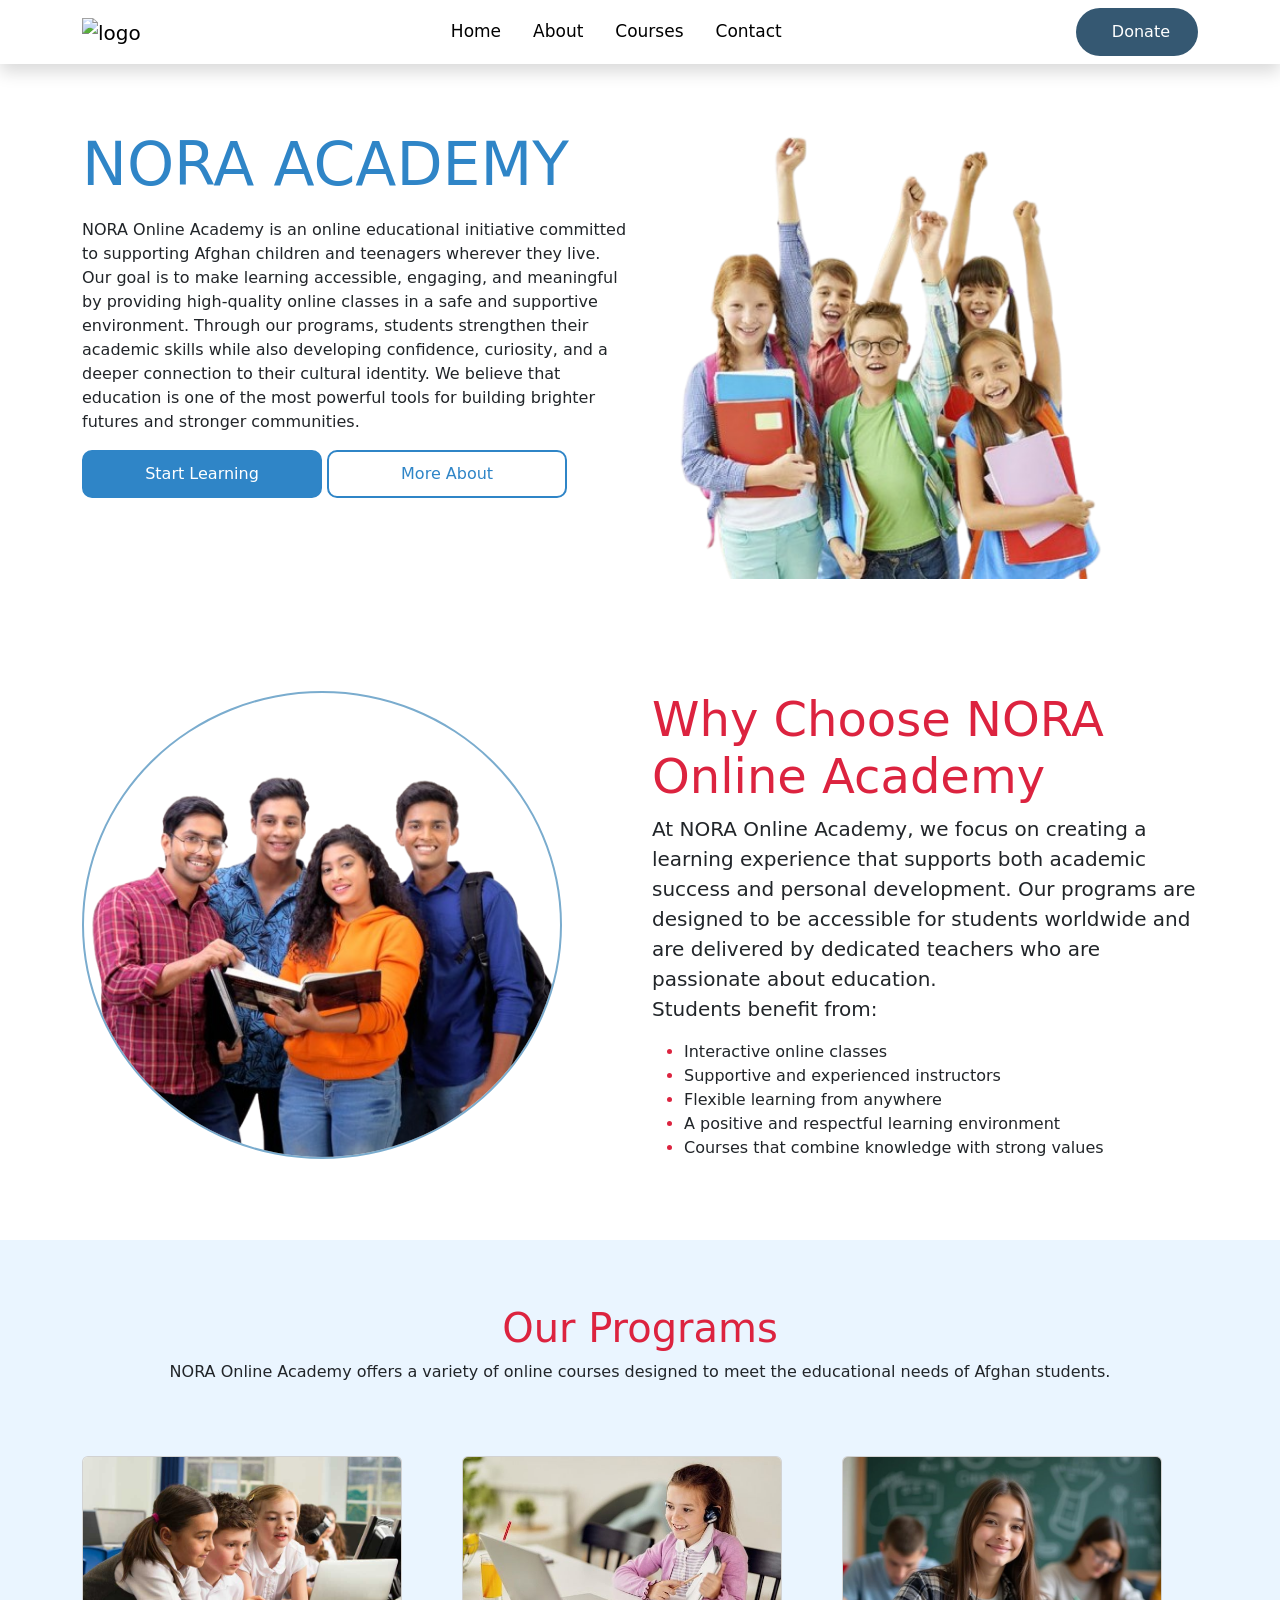
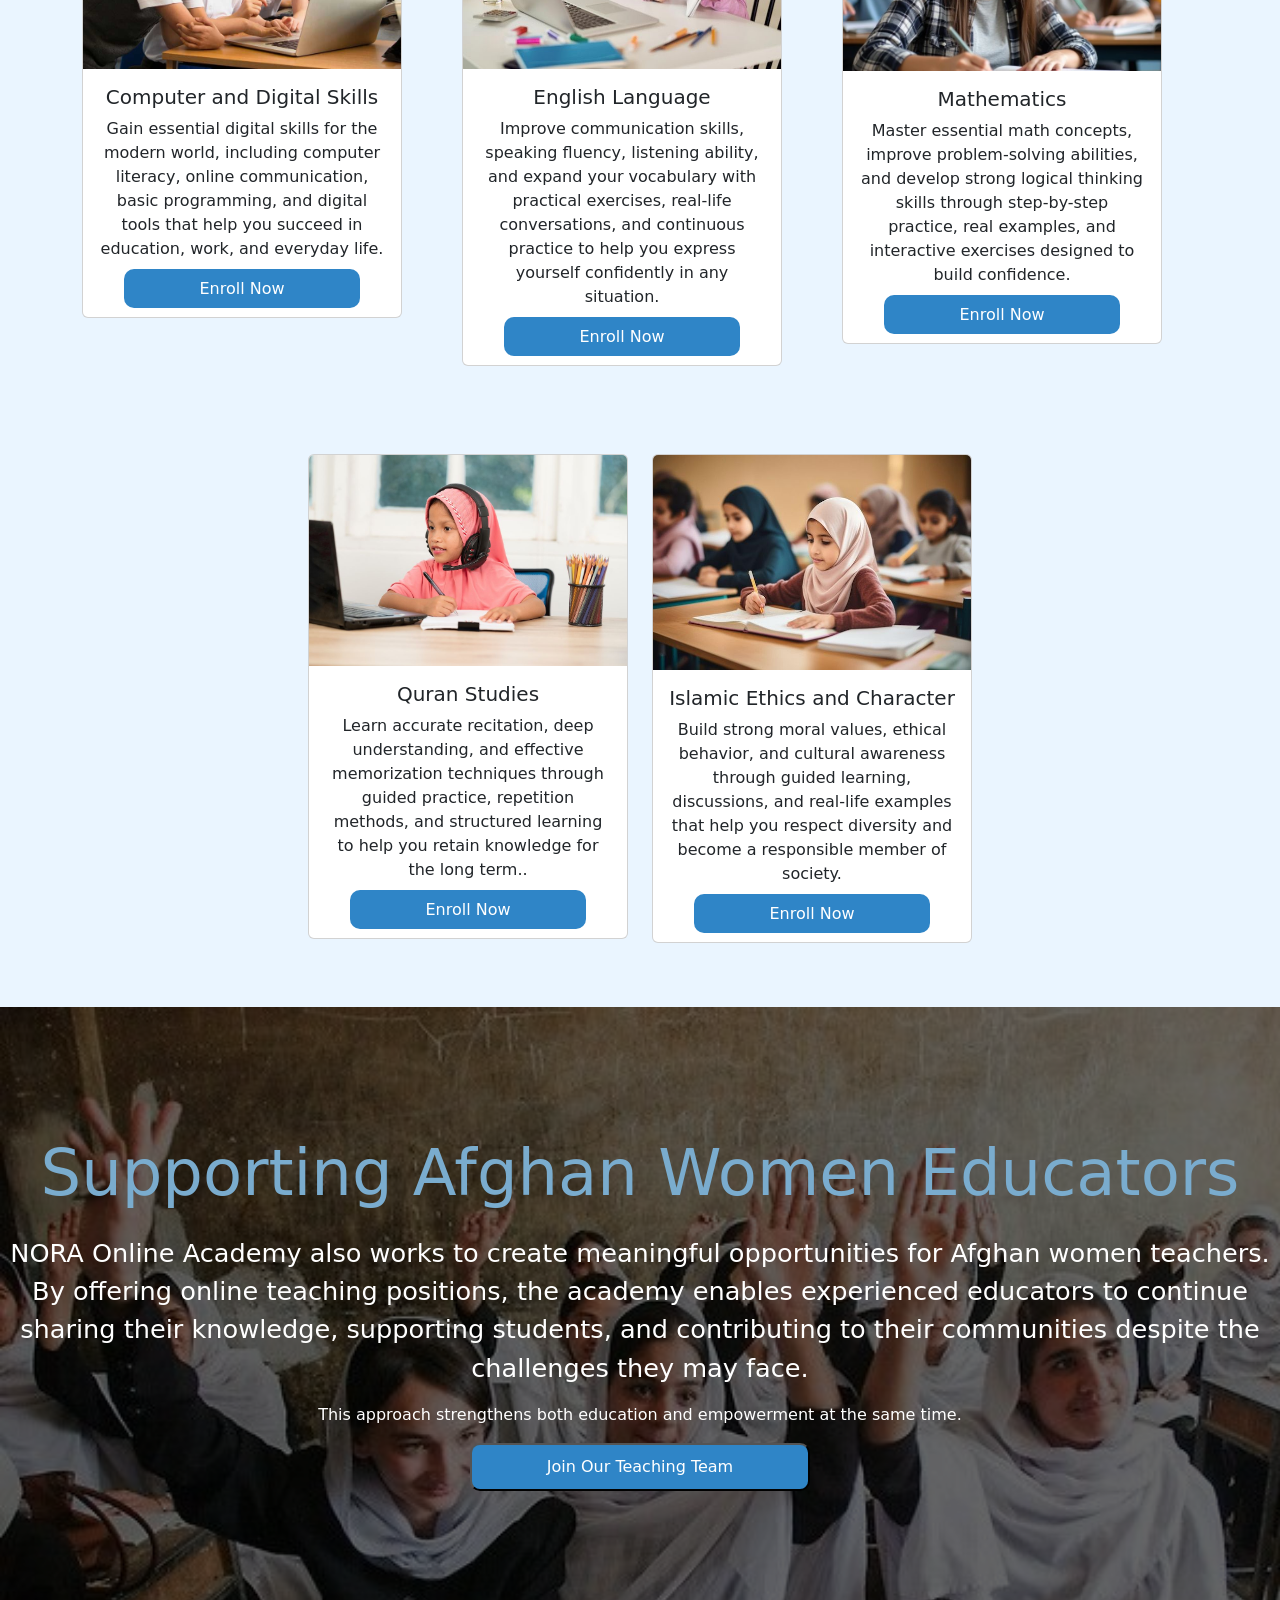
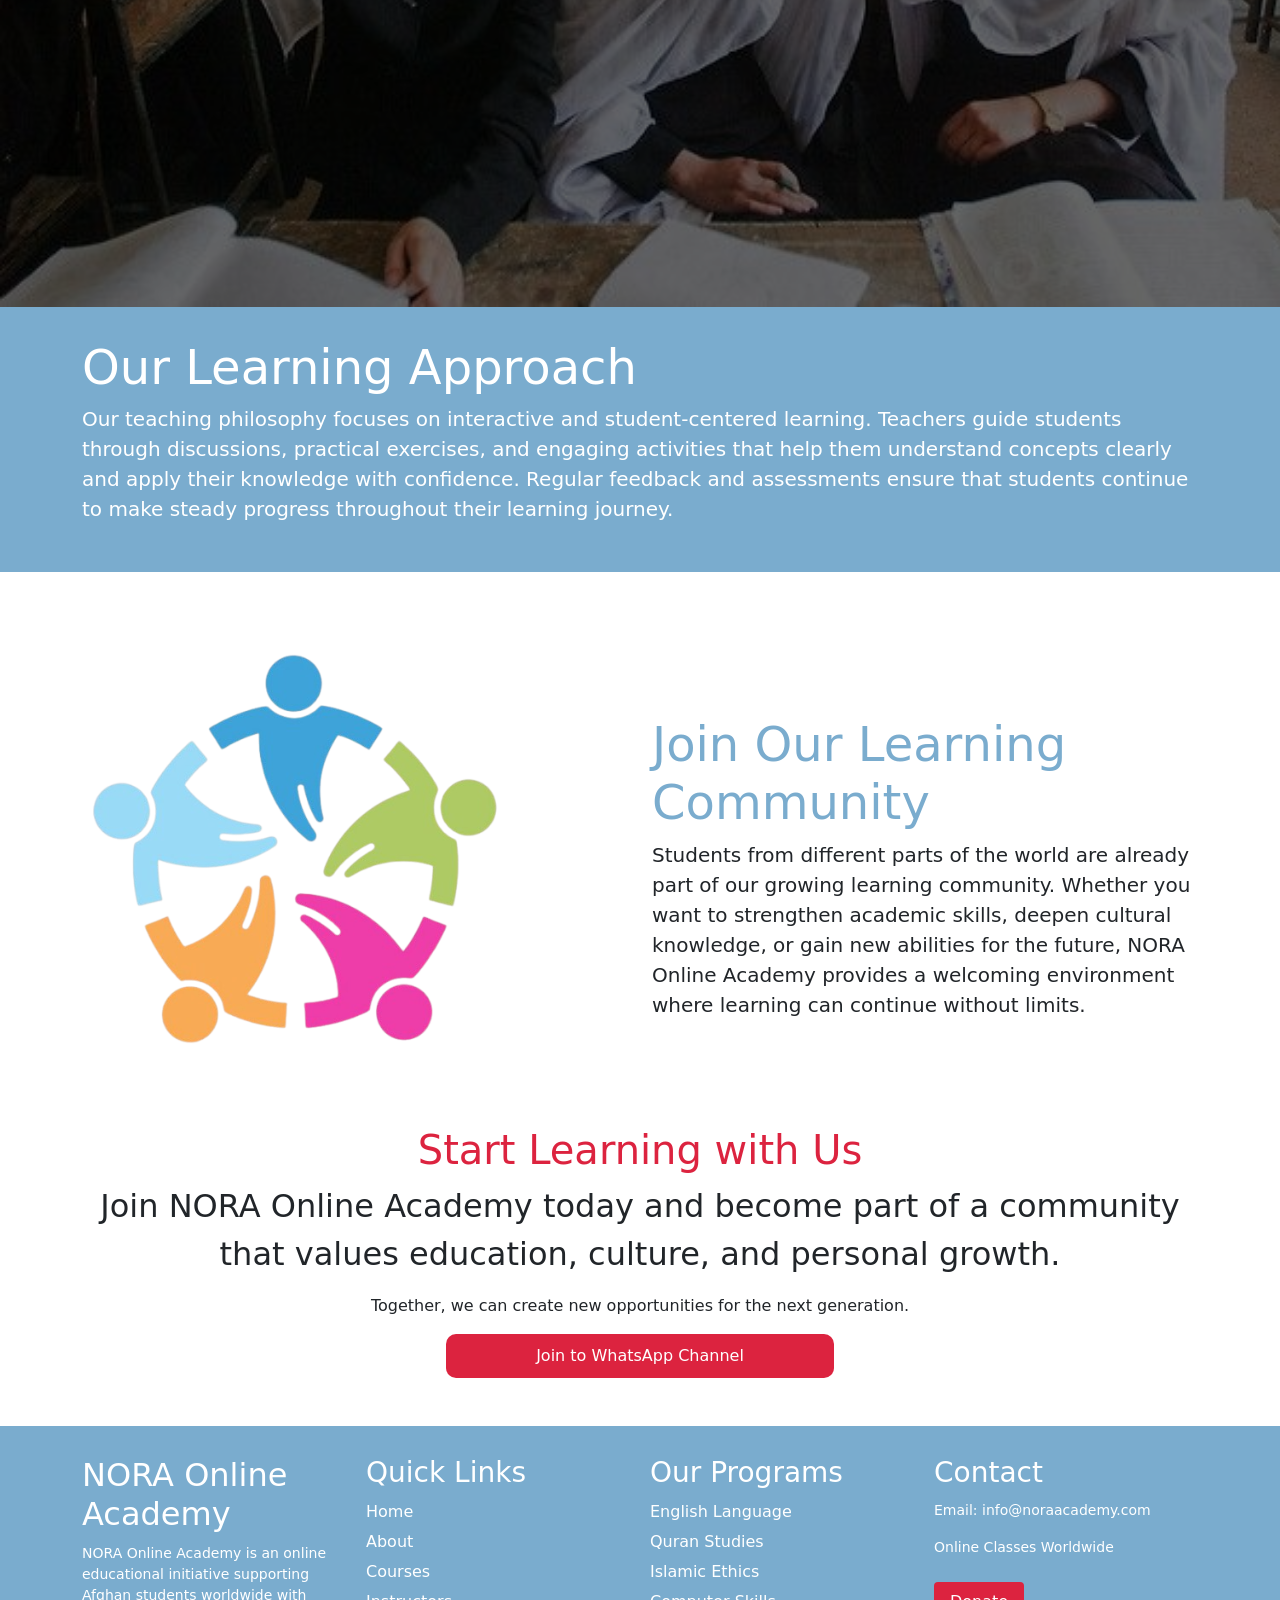
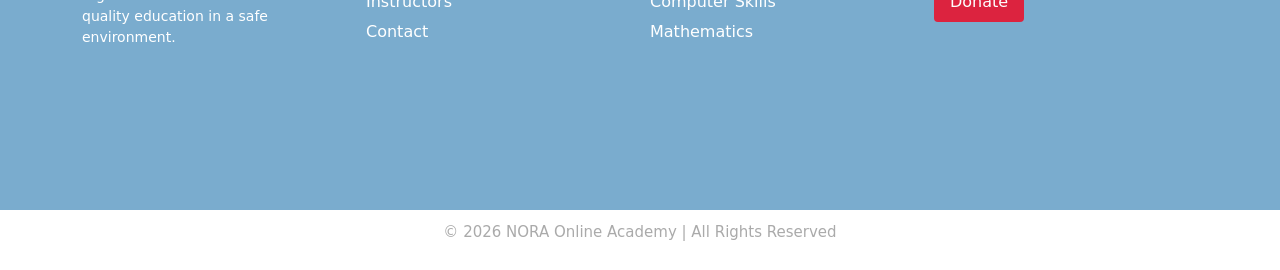
==== commit 007fbd14: "added the responsive designed" ====
--- a/home/index.html
+++ b/home/index.html
@@ -13,36 +13,28 @@
 
 <body>
     <header>
-        <section>
-            <nav class="navbar navbar-expand-lg bg-body-white shadow">
-                <div class="container position-relative">
+        <section id="home">
+            <nav class="navbar navbar-expand-lg bg-white shadow">
+                <div class="container">
+
                     <a class="navbar-brand" href="#">
-                        <img src="../image/Logo1.png" style="width: 90px" alt="logo" />
+                        <img src="../../Nora_project/images/logo.jpg" style="width: 90px" alt="logo">
                     </a>
                     <button class="navbar-toggler" type="button" data-bs-toggle="collapse" data-bs-target="#navbarNav">
                         <span class="navbar-toggler-icon"></span>
                     </button>
                     <div class="collapse navbar-collapse justify-content-center" id="navbarNav">
-                        <ul class="navbar-nav align-items-center gap-3">
-                            <li class="nav-item">
-                                <a class="nav-link" href="#">Home</a>
-                            </li>
-                            <li class="nav-item">
-                                <a class="nav-link" href="#">About</a>
-                            </li>
-                            <li class="nav-item">
-                                <a class="nav-link" href="#">Courses</a>
-                            </li>
-                            <li class="nav-item">
-                                <a class="nav-link" href="#">Contact</a>
-                            </li>
+                        <ul class="navbar-nav gap-3">
+                            <li class="nav-item"><a class="nav-link" href="./index.html">Home</a></li>
+                            <li class="nav-item"><a class="nav-link" href="../about.html">About</a></li>
+                            <li class="nav-item"><a class="nav-link" href="../courses.html">Courses</a></li>
+                            <li class="nav-item"><a class="nav-link" href="../contact.html">Contact</a></li>
                         </ul>
                     </div>
-                    <div class="d-none d-lg-block">
-                        <a class="btn text-white" style="background:#dc233f; padding: 12px 34px;" href="#">
-                            Donate
-                        </a>
-                    </div>
+                    <a class="donate-btn d-none d-lg-flex align-items-center gap-2" href="#">
+                        <i class="fa-regular fa-heart"></i>
+                        Donate
+                    </a>
 
                 </div>
             </nav>
@@ -64,11 +56,11 @@
                             tools for building brighter futures and stronger communities.
                         </p>
                         <div>
-                            <button class="btn1 btn-f"> <a href="#course"
+                            <button class="btn1 btn-f"> <a href="../courses.html"
                                     style="text-decoration: none; color: white;">Start
                                     Learning</a></button>
                             <button class="btn1 btn-s"> <a href="#about"
-                                    style="text-decoration: none; , color: white;">More
+                                    style="text-decoration: none">More
                                     About</a></button>
                         </div>
                     </div>
--- a/home/style.css
+++ b/home/style.css
@@ -5,6 +5,49 @@
 
 body {
     font-family: 'Inter', sans-serif;
+}
+.nav-item .nav-link {
+    text-decoration: none;
+    color: black;
+    font-size: 17px;
+    font-weight: 500;
+}
+
+.nav-item .nav-link:hover {
+    color: #355872;
+    transition: 0.2s;
+
+}
+
+.navbar {
+    position: fixed;
+    top: 0;
+    left: 0;
+    width: 100%;
+    z-index: 999;
+    background: white;
+}
+
+.donate-btn {
+    background: #355872;
+    color: white;
+    padding: 12px 28px;
+    border-radius: 50px;
+    /* 👈 بیضوی */
+    text-decoration: none;
+    font-weight: 500;
+    transition: 0.3s;
+}
+
+.donate-btn i {
+    color: white;
+    font-size: 15px;
+}
+
+/* hover */
+.donate-btn:hover {
+    background: #7AAACE;
+    transform: scale(1.05);
 }
 
 /* section2 Header */
@@ -44,6 +87,9 @@
     border-color: transparent;
 }
 
+.btn-s a {
+    color: #2f85c7;
+}
 .btn-s {
     background-color: white;
     transition: 2ms ease-out;
@@ -59,6 +105,7 @@
     padding-top: 4rem;
     padding-left: 12px;
     width: 29rem;
+
 }
 
 /* section3 */
@@ -303,8 +350,6 @@
     color: white;
     border-radius: 4px;
 }
-
-/* پایین فوتر */
 .footerBottom {
     text-align: center;
     padding: 10px;
@@ -320,4 +365,221 @@
 
 .card:hover {
     transform: scale(1.05);
+}
+@media (max-width: 992px) {
+    .header {
+        text-align: center;
+    }
+
+    .textHeader {
+        font-size: 28px;
+    }
+
+    .textPara {
+        font-size: 14px;
+    }
+
+    .header div {
+        display: flex;
+        justify-content: center;
+        flex-wrap: wrap;
+        gap: 10px;
+    }
+}
+
+img {
+    max-width: 100%;
+    height: auto;
+}
+
+@media (max-width: 992px) {
+    .card {
+        width: 100% !important;
+    }
+}
+
+@media (max-width: 992px) {
+    .col2 {
+        text-align: center;
+    }
+
+    .img2 {
+        text-align: center;
+        margin-bottom: 20px;
+    }
+}
+
+@media (max-width: 768px) {
+    .imagePart {
+        text-align: center;
+        margin-bottom: 20px;
+    }
+
+    .col3 {
+        text-align: center;
+    }
+}
+
+@media (max-width: 768px) {
+    .col4 {
+        text-align: center;
+    }
+
+    .btn-first {
+        width: 100%;
+    }
+}
+
+@media (max-width: 992px) {
+    .footerContainer {
+        display: flex;
+        flex-direction: column;
+        gap: 20px;
+        text-align: center;
+    }
+}
+
+img {
+    max-width: 100%;
+    height: auto;
+}
+
+body {
+    overflow-x: hidden;
+}
+
+@media (max-width: 992px) {
+    .navbar-nav {
+        text-align: center;
+    }
+
+    .donate-btn {
+        display: none !important;
+    }
+}
+
+@media (max-width: 992px) {
+    .textHeader {
+        font-size: 32px;
+        text-align: center;
+    }
+
+    .textPara {
+        text-align: center;
+        font-size: 15px;
+    }
+
+    .header {
+        text-align: center;
+        padding: 2rem 10px;
+    }
+
+    .img {
+        width: 100% !important;
+        padding: 0;
+        margin-top: 20px;
+    }
+}
+
+@media (max-width: 992px) {
+    .col2 {
+        text-align: center;
+    }
+
+    .Img1 {
+        width: 100%;
+    }
+
+    .col2 h1 {
+        font-size: 28px;
+    }
+
+    .col2 p {
+        font-size: 16px;
+    }
+}
+
+@media (max-width: 992px) {
+    .section4 {
+        padding: 2rem 1rem;
+    }
+
+    .btn0 {
+        padding: 10px 30px;
+        display: inline-block;
+    }
+}
+
+@media (max-width: 768px) {
+    .section5Header {
+        font-size: 28px;
+    }
+
+    .section5Para {
+        font-size: 16px;
+    }
+
+    .section5Body {
+        padding-top: 4rem;
+    }
+}
+
+@media (max-width: 768px) {
+    .headerSection6 {
+        font-size: 24px;
+        text-align: center;
+    }
+
+    .paraSection6 {
+        font-size: 16px;
+        text-align: center;
+    }
+}
+
+@media (max-width: 768px) {
+    .col3 {
+        text-align: center;
+        padding-top: 2rem;
+    }
+
+    .col3Header {
+        font-size: 26px;
+    }
+
+    .col3Para {
+        font-size: 16px;
+    }
+}
+
+@media (max-width: 768px) {
+    .col4 {
+        text-align: center;
+        padding-top: 2rem;
+    }
+
+    .btn-first {
+        width: 100%;
+        padding: 10px;
+    }
+
+    .col .col4para {
+        font-size: 18px;
+    }
+}
+
+@media (max-width: 992px) {
+    .section9 {
+        height: auto;
+    }
+
+    .footerContainer {
+        grid-template-columns: 1fr;
+        text-align: center;
+    }
+}
+
+@media (max-width: 768px) {
+    .card {
+        width: 100% !important;
+    }
 }
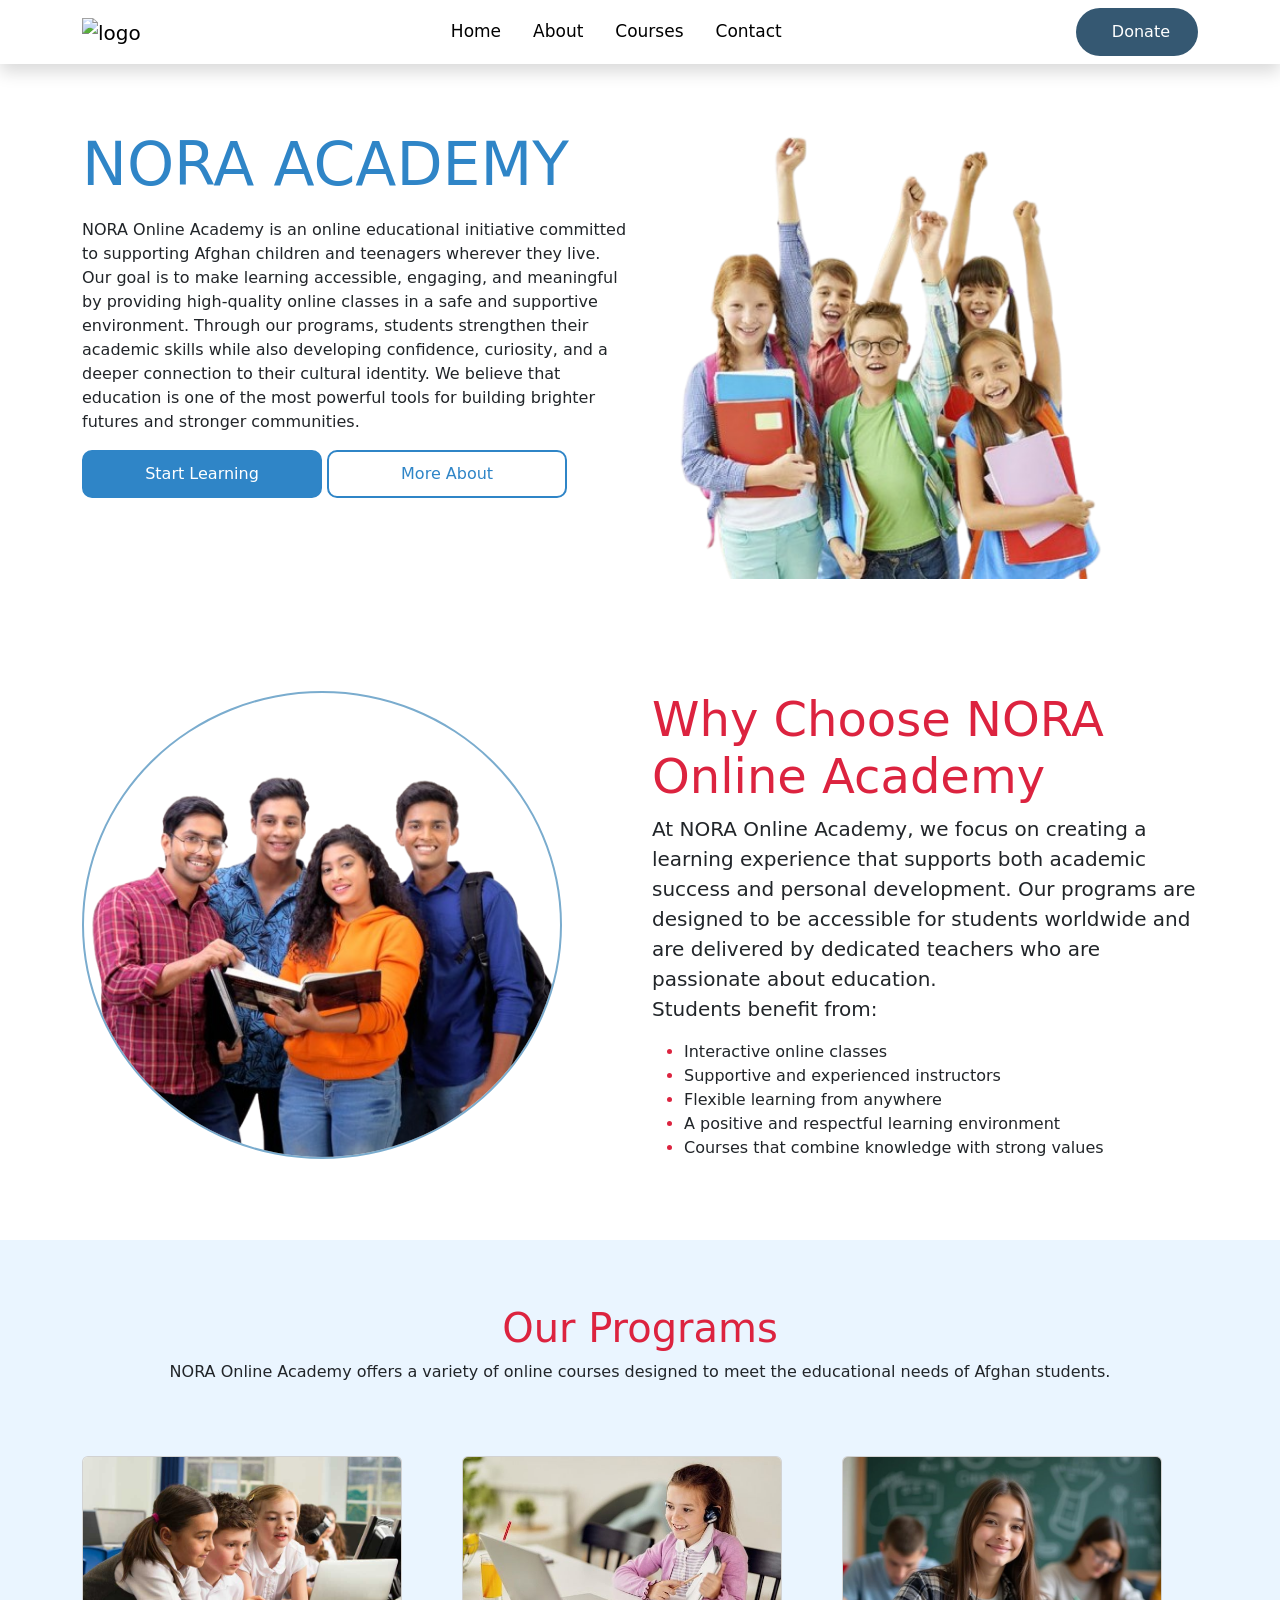
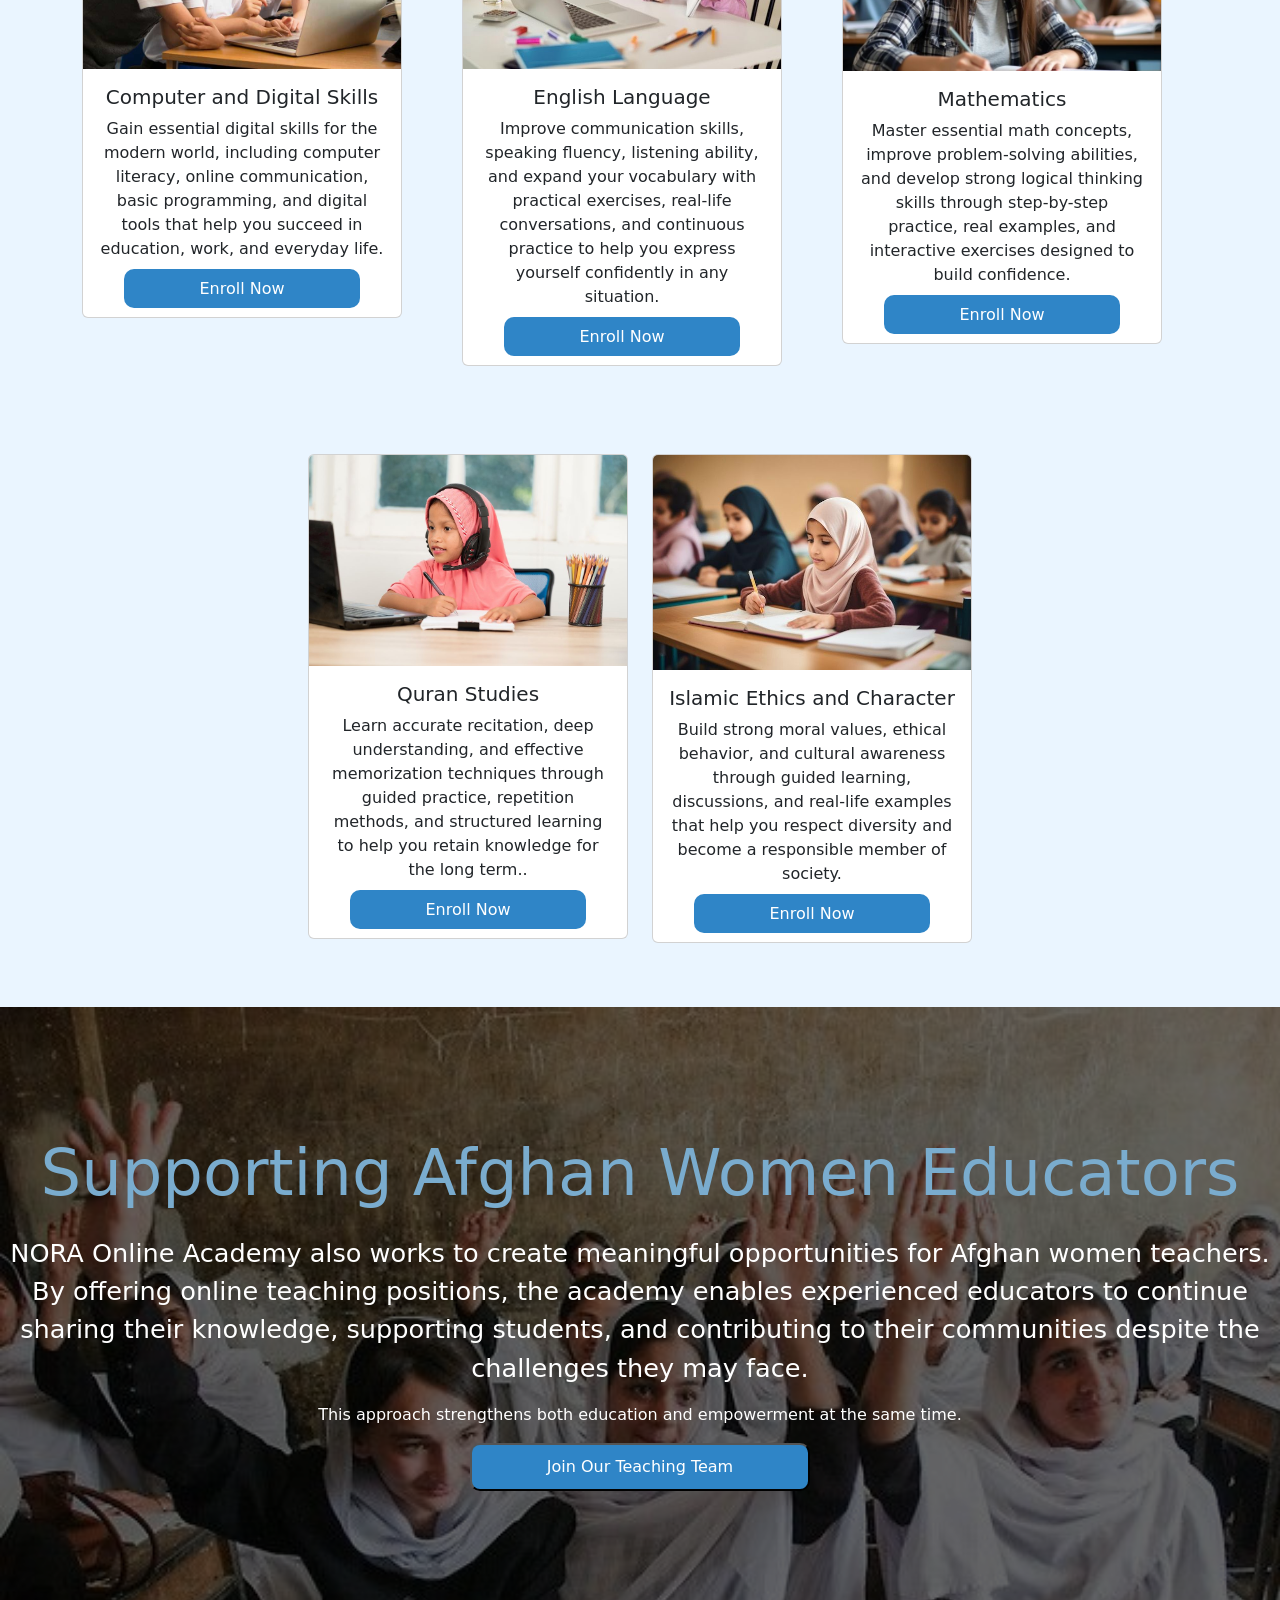
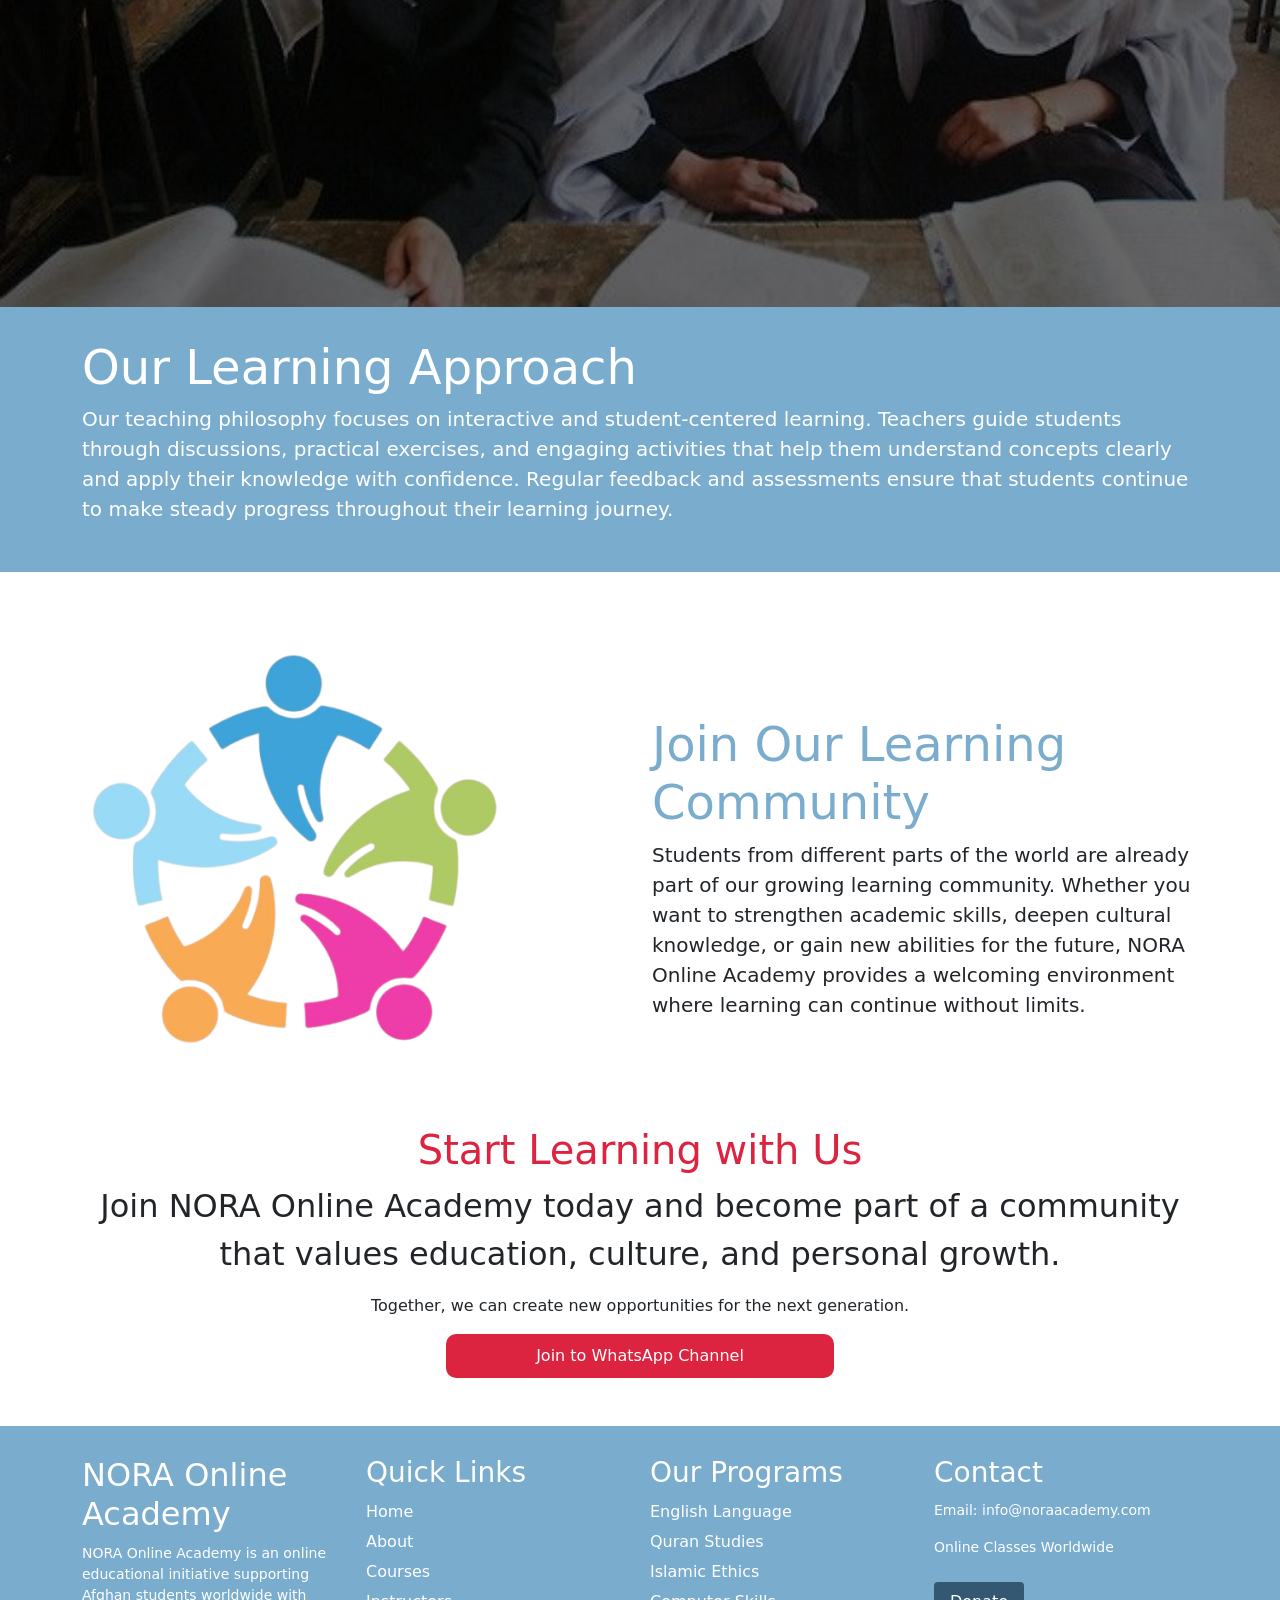
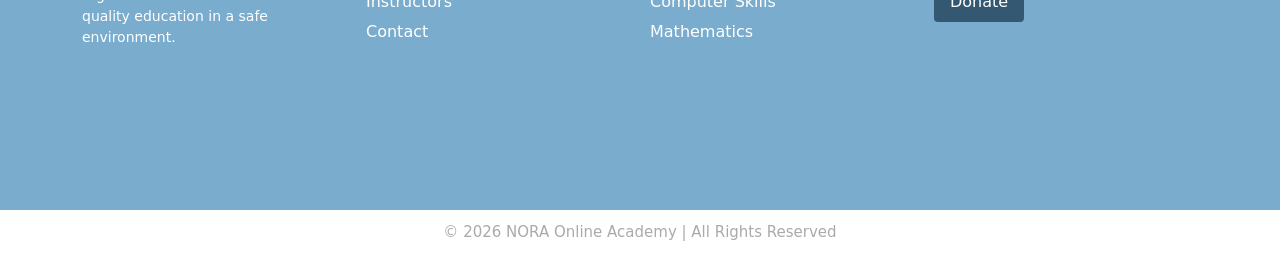
==== commit 7fa98e33: "Pages are connected tothe right paths" ====
--- a/home/index.html
+++ b/home/index.html
@@ -28,7 +28,7 @@
                             <li class="nav-item"><a class="nav-link" href="./index.html">Home</a></li>
                             <li class="nav-item"><a class="nav-link" href="../about.html">About</a></li>
                             <li class="nav-item"><a class="nav-link" href="../courses.html">Courses</a></li>
-                            <li class="nav-item"><a class="nav-link" href="../contact.html">Contact</a></li>
+                            <li class="nav-item"><a class="nav-link" href="contact.html">Contact</a></li>
                         </ul>
                     </div>
                     <a class="donate-btn d-none d-lg-flex align-items-center gap-2" href="#">
--- a/home/style.css
+++ b/home/style.css
@@ -345,7 +345,7 @@
 .donateBtn {
     margin-top: 8px;
     padding: 8px 16px;
-    background: #dc233f;
+    background: #355872;;
     border: none;
     color: white;
     border-radius: 4px;
